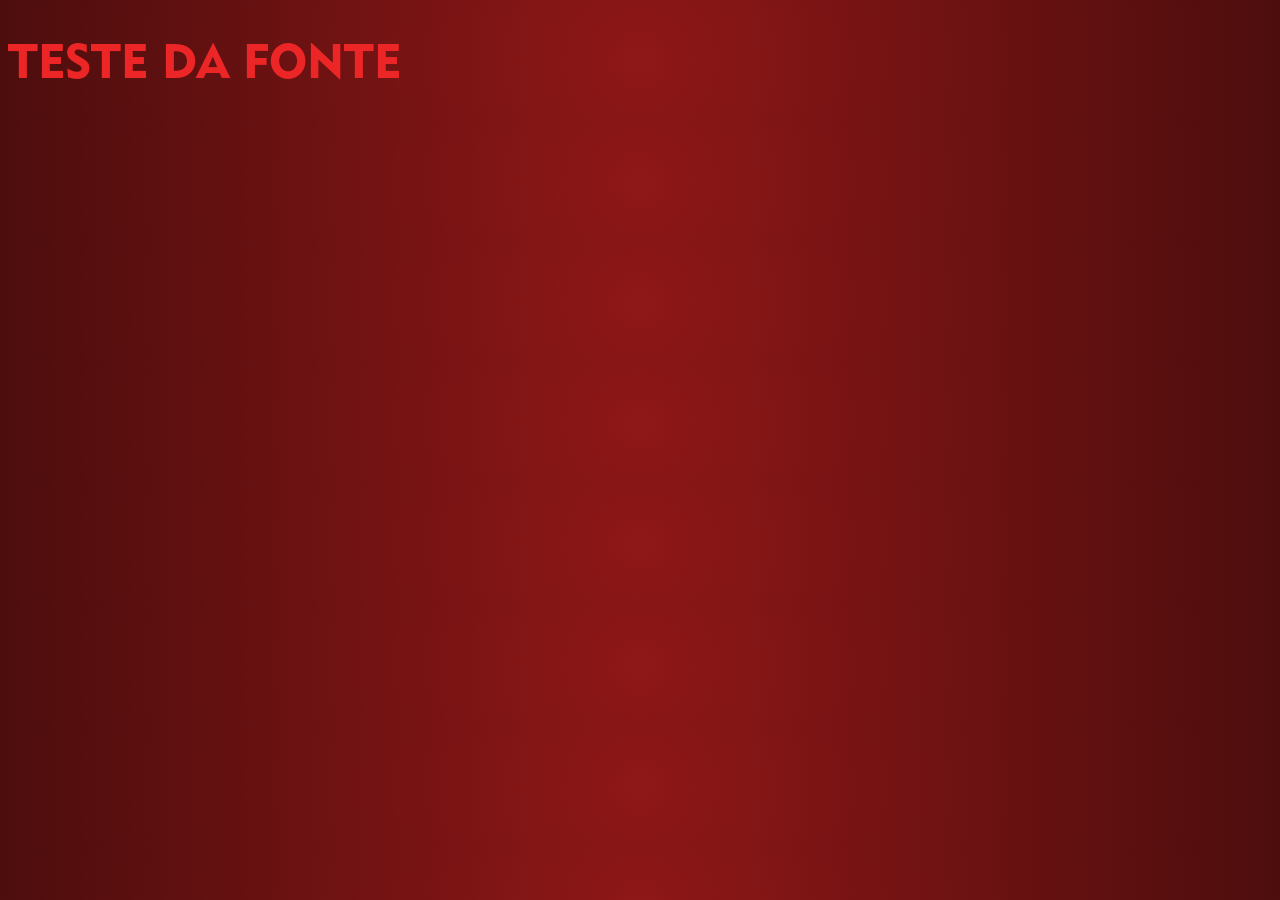
==== index.html @ 30e94393 "estrutura de pastas" ====
<!DOCTYPE html>
<html lang="pt-br">
<head>
    <meta charset="UTF-8">
    <meta name="viewport" content="width=device-width, initial-scale=1.0">
    <title>ICL Cursos e Preparatórios</title>
    <link rel="stylesheet" href="assets/css/style.css">
</head>
<body class="teste">
    <h1 class="titulo">TESTE DA FONTE</h1>
</body>
</html>
---- assets/css/style.css ----
:root{
    --v1-color: #EC2626;
    --v2-color: #8F1717;
    --v3-color: #861515;
    --v4-color: #641010;
    --v5-color: #420B0B;
    --p1-color: #000000;
    --p2-color: #1E1E1E;
    --p3-color: #3D3D3D;
    --body-color: #FFF7F6;
    --font-inter: 'Inter', sans-serif;  
    --font-g405: 'Geometric415', sans-serif;
    --font-poppins: 'Poppins', sans-serif;
    --border-radiusL: 8px;
    --border-radiusM: 10px;
    --gradient-diamond: radial-gradient(circle at center, #8F1717 0%, #4D0D0D 100%);
}

@font-face {
  font-family: "Geometric415";
  src: url("../fonts/Geometric 415 Black.ttf") format("truetype");
  font-weight: 900;
  font-style: normal;
}

@font-face {
  font-family: "Geometric415";
  src: url("../fonts/Geometric 415 Medium.ttf") format("truetype");
  font-weight: 500;
  font-style: normal;
}
@font-face {
  font-family: "Geometric415";
  src: url("../fonts/Geometric 415 W03 Blk lt.ttf") format("truetype");
  font-weight: 700;
  font-style: normal;
}

@font-face {
  font-family: "Geometric415";
  src: url("../fonts/Geometric 415 W03 Lite lt.ttf") format("truetype");
  font-weight: 300;
  font-style: normal;
}

.titulo{
    font-family: var(--font-g405);
    font-weight: 900;
    font-size: 48px;
    color: var(--v1-color);
}

.teste{
    background: var(--gradient-diamond);
}
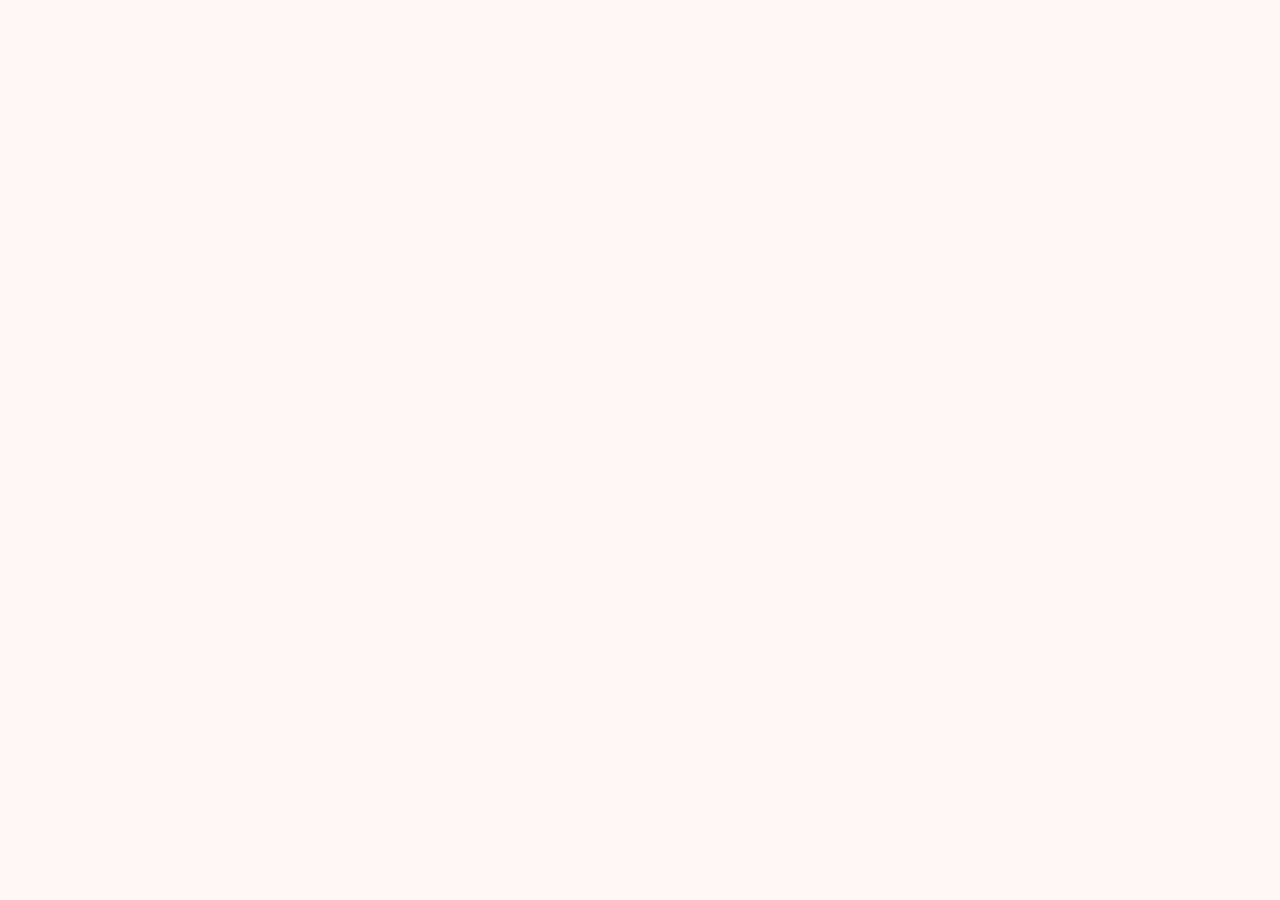
==== commit bc969b4a: "ajustes das configurações iniciais do projeto" ====
--- a/index.html
+++ b/index.html
@@ -4,9 +4,18 @@
     <meta charset="UTF-8">
     <meta name="viewport" content="width=device-width, initial-scale=1.0">
     <title>ICL Cursos e Preparatórios</title>
-    <link rel="stylesheet" href="assets/css/style.css">
+
+    <!-- CSS -->
+    <link rel="stylesheet" href="assets/css/base.css">
+
+    <!-- JS -->
+    <script src="assets/js/main.js" defer></script>
 </head>
-<body class="teste">
-    <h1 class="titulo">TESTE DA FONTE</h1>
+<body>
+    <header></header>
+
+    <main></main>
+
+    <footer></footer>
 </body>
 </html>
--- a/assets/css/base.css
+++ b/assets/css/base.css
@@ -0,0 +1,52 @@
+/* Import das Fontes */
+@font-face {
+  font-family: "Geometric415";
+  src: url("../fonts/Geometric 415 Black.ttf") format("truetype");
+  font-weight: 900;
+  font-style: normal;
+}
+
+@font-face {
+  font-family: "Geometric415";
+  src: url("../fonts/Geometric 415 Medium.ttf") format("truetype");
+  font-weight: 500;
+  font-style: normal;
+}
+
+@font-face {
+  font-family: "Geometric415";
+  src: url("../fonts/Geometric 415 W03 Blk lt.ttf") format("truetype");
+  font-weight: 700;
+  font-style: normal;
+}
+
+@font-face {
+  font-family: "Geometric415";
+  src: url("../fonts/Geometric 415 W03 Lite lt.ttf") format("truetype");
+  font-weight: 300;
+  font-style: normal;
+}
+
+/* Variáveis Globais */
+:root{
+    --v1-color: #EC2626;
+    --v2-color: #8F1717;
+    --v3-color: #861515;
+    --v4-color: #641010;
+    --v5-color: #420B0B;
+    --p1-color: #000000;
+    --p2-color: #1E1E1E;
+    --p3-color: #3D3D3D;
+    --body-color: #FFF7F6;
+    --font-inter: 'Inter', sans-serif;  
+    --font-g405: 'Geometric415', sans-serif;
+    --font-poppins: 'Poppins', sans-serif;
+    --border-radiusL: 8px;
+    --border-radiusM: 10px;
+    --gradient-diamond: radial-gradient(circle at center, #8F1717 0%, #4D0D0D 100%);
+    --gradient-escuro: linear-gradient(45deg, #1E1E1E, #5E5E5E);
+}
+
+body{
+  background-color: var(--body-color);
+}
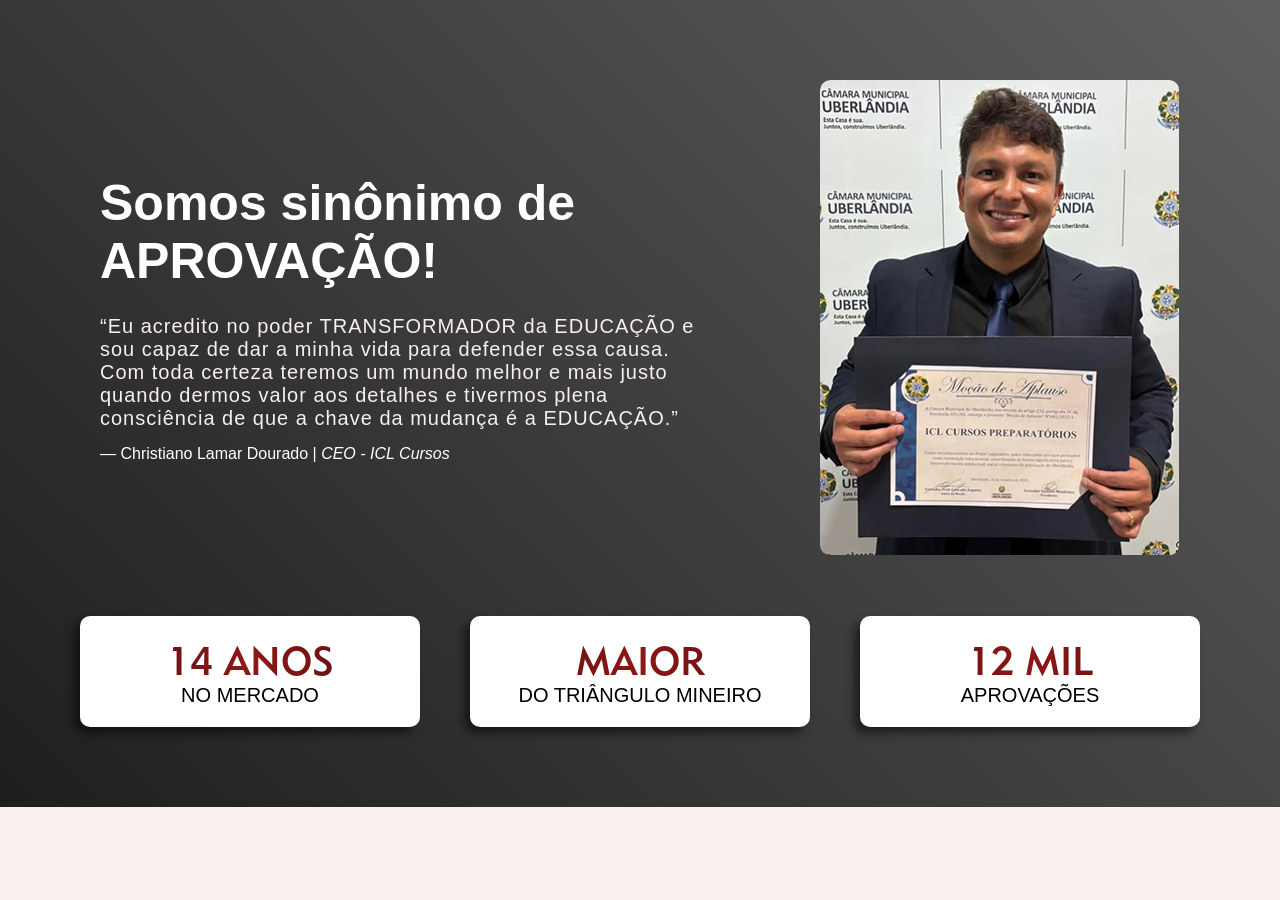
==== commit a4b7f5db: "feat(sinonimos-aprovacao): Adição da section Sinônimos de Aprovaçoes" ====
--- a/index.html
+++ b/index.html
@@ -7,6 +7,7 @@
 
     <!-- CSS -->
     <link rel="stylesheet" href="assets/css/base.css">
+    <link rel="stylesheet" href="assets/css/sinonimosAprovacao.css">
 
     <!-- JS -->
     <script src="assets/js/main.js" defer></script>
@@ -14,7 +15,51 @@
 <body>
     <header></header>
 
-    <main></main>
+    <main>
+        <!-- Section - Sinônimos de Aprovação -->
+        <section id="sinonimosAprovacao">
+            <!-- Citação + Imagem -->
+            <div id="centro">
+                <!-- Texto + Imagem -->
+                <div id="sinonimosAprovacao-texto">
+                    <h1>Somos sinônimo de APROVAÇÃO!</h1>
+    
+                    <!-- Citação de Christiano -->
+                    <figure>
+                        <blockquote>
+                            <p>“Eu acredito no poder TRANSFORMADOR da EDUCAÇÃO e sou capaz de dar a minha vida para defender essa causa. Com toda certeza teremos um mundo melhor e mais justo quando dermos valor aos detalhes e tivermos plena consciência de que a chave da mudança é a EDUCAÇÃO.”</p>
+                        </blockquote=>
+                        <figcaption>
+                            — Christiano Lamar Dourado | <cite>CEO - ICL Cursos</cite>
+                        </figcaption>
+                    </figure>
+                </div>
+    
+                <img src="assets/img/christianoCertificado.png" alt="Christiano segurnado o certificado">
+            </div>
+
+            <!-- Cards -->
+            <div id="sinonimosAprovacao-cards">
+                <!-- Card 1 -->
+                <dl class="sinonimosAprovacao-card">
+                    <dt>14 ANOS</dt>
+                    <dd>NO MERCADO</dd>
+                </dl>
+
+                <!-- Card 2 -->
+                <dl class="sinonimosAprovacao-card">
+                    <dt>MAIOR</dt>
+                    <dd>DO TRIÂNGULO MINEIRO</dd>
+                </dl>
+
+                <!-- Card 3 -->
+                <dl class="sinonimosAprovacao-card">
+                    <dt>12 MIL</dt>
+                    <dd>APROVAÇÕES</dd>
+                </dl>
+            </div>
+        </section>
+    </main>
 
     <footer></footer>
 </body>
--- a/assets/css/base.css
+++ b/assets/css/base.css
@@ -27,6 +27,12 @@
   font-style: normal;
 }
 
+*{
+  margin: 0;
+  padding: 0;
+  box-sizing: border-box;
+}
+
 /* Variáveis Globais */
 :root{
     --v1-color: #EC2626;
@@ -37,9 +43,10 @@
     --p1-color: #000000;
     --p2-color: #1E1E1E;
     --p3-color: #3D3D3D;
-    --body-color: #FFF7F6;
+    --b1-color: #fff;
+    --b2-color: #F9EFEF;
     --font-inter: 'Inter', sans-serif;  
-    --font-g405: 'Geometric415', sans-serif;
+    --font-geometric415: 'Geometric415', sans-serif;
     --font-poppins: 'Poppins', sans-serif;
     --border-radiusL: 8px;
     --border-radiusM: 10px;
@@ -48,5 +55,5 @@
 }
 
 body{
-  background-color: var(--body-color);
+  background-color: var(--b2-color);
 }
--- a/assets/css/sinonimosAprovacao.css
+++ b/assets/css/sinonimosAprovacao.css
@@ -0,0 +1,87 @@
+section#sinonimosAprovacao{
+    padding: 80px;
+    color: var(--b1-color);
+    background: var(--gradient-escuro);
+}
+
+/* Citação + Imagem */
+div#centro{
+    display: flex;
+    justify-content: center;
+    align-items: center;
+    gap: 120px;
+    margin-bottom: 60px;
+}
+
+div#sinonimosAprovacao-texto{
+    max-width: 600px;
+}
+
+div#sinonimosAprovacao-texto h1{
+    font-family: var(--font-geometric415);
+    font-size: 50px;
+    margin-bottom: 25px;
+}
+
+div#sinonimosAprovacao-texto p{
+    font-family: var(--font-poppins);
+    font-size: 20px;
+    letter-spacing: 1px;
+    color: var(--b2-color);
+    margin-bottom: 15px;
+}
+
+div#sinonimosAprovacao-texto figcaption{
+    font-family: var(--font-poppins);
+    font-weight: 500;
+}
+
+div#centro > img{
+    border-radius: 10px;
+    transition: .3s ease;
+}
+
+div#centro > img:hover{
+    box-shadow: -6px 6px 8px 0px rgba(179, 178, 178, 0.5);
+}
+
+/* Cards */
+div#sinonimosAprovacao-cards{
+    width: 100%;
+    display: flex;
+    justify-content: center;
+    gap: 50px;
+}
+
+dl.sinonimosAprovacao-card{
+    width: 340px;
+    border-radius: 10px;
+    padding: 20px 0;
+    text-align: center;
+    background-color: var(--b1-color);
+    box-shadow: -6px 6px 8px 0px rgba(0,0,0,0.5);
+    transition: .3s ease;
+}
+
+dl.sinonimosAprovacao-card:hover{
+    transform: translateY(10px);
+    box-shadow: -6px 6px 8px 0px rgba(140, 10, 10, 0.5);
+}
+
+dl.sinonimosAprovacao-card dt{
+    font-family: var(--font-geometric415);
+    font-size: 40px;
+
+    /* Colocando degradê no texto */
+    background-image: var(--gradient-diamond);
+    background-clip: text;
+    -webkit-background-clip: text;
+    -webkit-text-fill-color: transparent;
+    color: black; /* Fallback para navegadores antigos */
+}
+
+dl.sinonimosAprovacao-card dd{
+    font-family: var(--font-poppins);
+    font-size: 20px;
+    color: var(--p1-color);
+}
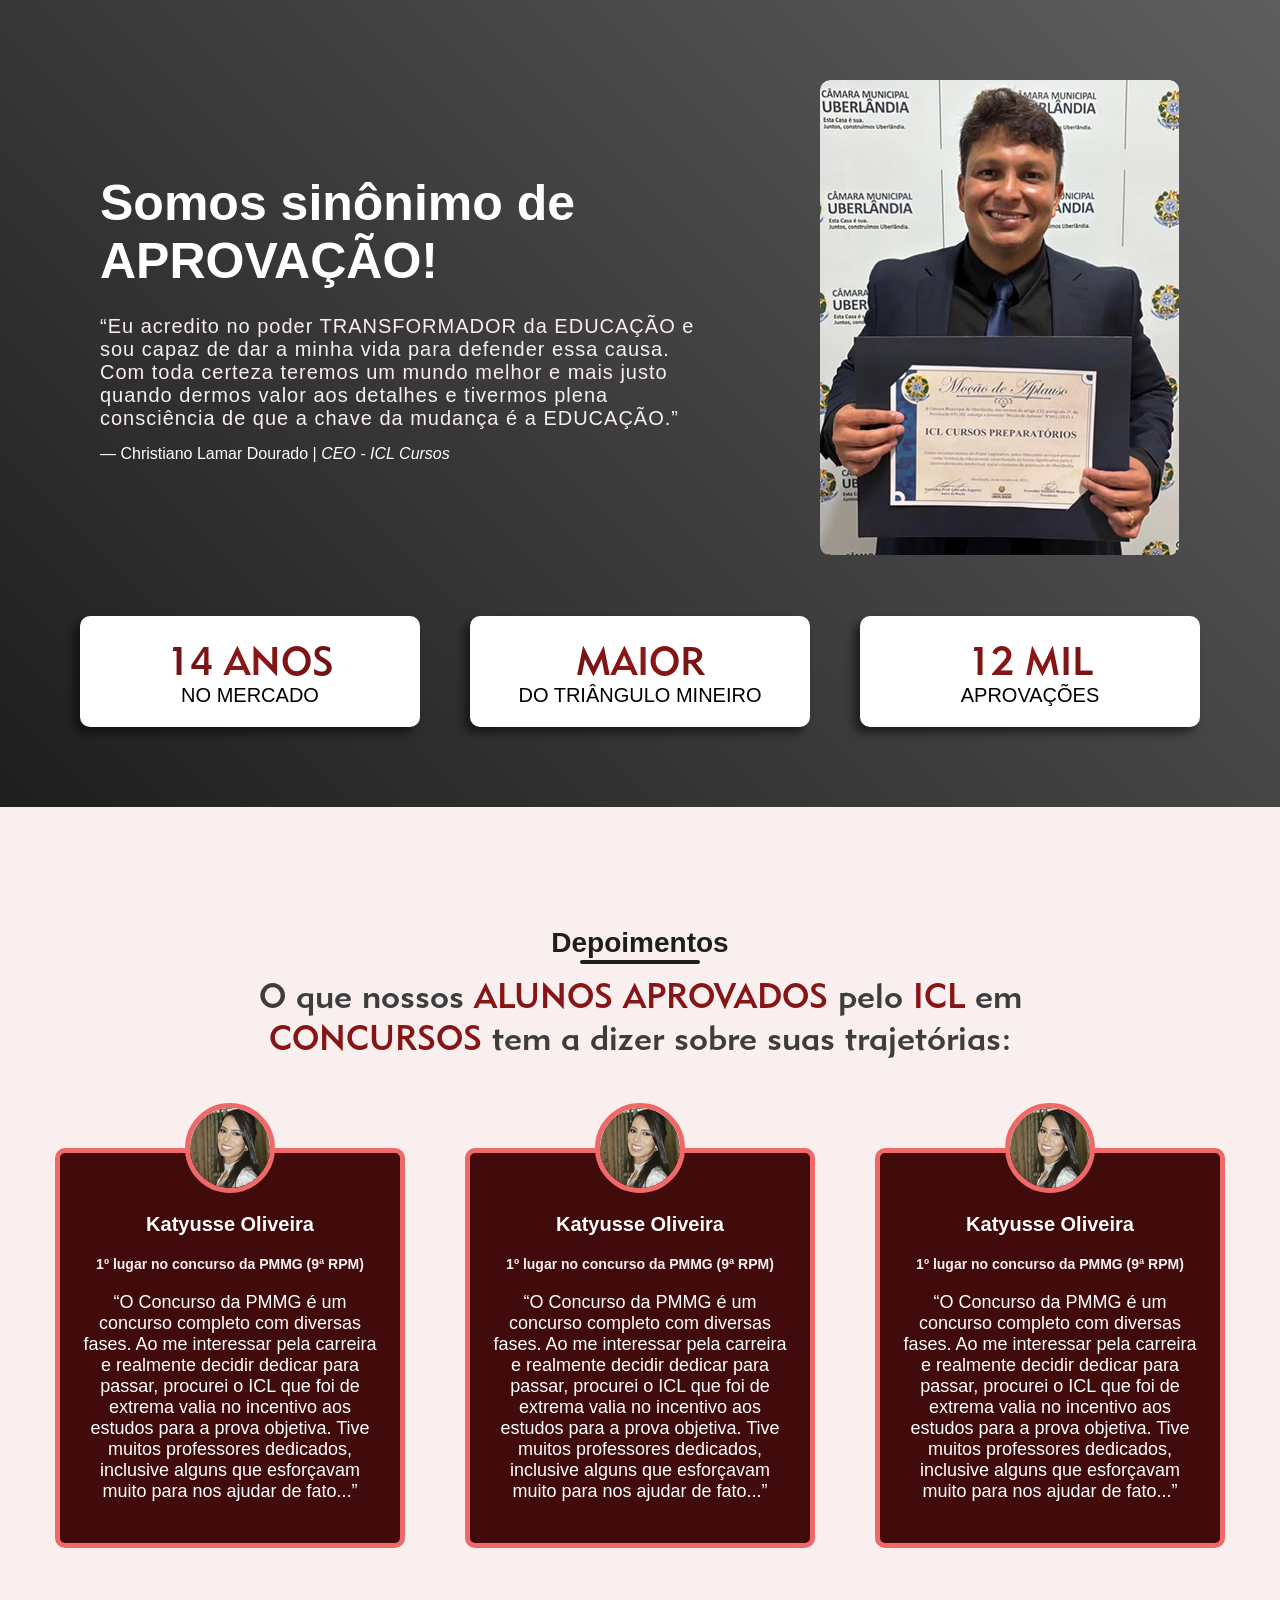
==== commit 64f4f35c: "feat(section-depoimentos) - Adição da cor rosa no root no css base; - Correção da identação no root " ====
--- a/index.html
+++ b/index.html
@@ -8,6 +8,7 @@
     <!-- CSS -->
     <link rel="stylesheet" href="assets/css/base.css">
     <link rel="stylesheet" href="assets/css/sinonimosAprovacao.css">
+    <link rel="stylesheet" href="assets/css/depoimentos.css">
 
     <!-- JS -->
     <script src="assets/js/main.js" defer></script>
@@ -59,6 +60,51 @@
                 </dl>
             </div>
         </section>
+
+        <!-- Section - Depoimentos -->
+        <section id="depoimentos">
+            <!-- Título + Subtítulo -->
+            <div id="depoimentos-tituloSubtiulo">
+                <h1>Depoimentos</h1>
+    
+                <p>O que nossos <span class="depoimentosSpan">ALUNOS APROVADOS</span> pelo <span class="depoimentosSpan">ICL</span> em <span class="depoimentosSpan">CONCURSOS</span> tem a dizer sobre suas trajetórias:</p>
+            </div>
+
+            <!-- Depoimentos -->
+            <div id="depomentosCardContainer">
+
+                <!-- Depoimento - Card 1 -->
+                <div class="depoimentoCard">
+                    <img src="assets/img/depoimentoFoto.png" alt="Foto de Katyusse Oliveira">
+    
+                    <h2>Katyusse Oliveira</h2>
+    
+                    <h3>1º lugar no concurso da PMMG (9ª RPM)</h3>
+    
+                    <p>“O Concurso da PMMG é um concurso completo com diversas fases. Ao me interessar pela carreira e realmente decidir dedicar para passar, procurei o ICL que foi de extrema valia no incentivo aos estudos para a prova objetiva. Tive muitos professores dedicados, inclusive alguns que esforçavam muito para nos ajudar de fato...”</p>
+                </div>
+                <!-- Depoimento - Card 2 -->
+                <div class="depoimentoCard">
+                    <img src="assets/img/depoimentoFoto.png" alt="Foto de Katyusse Oliveira">
+    
+                    <h2>Katyusse Oliveira</h2>
+    
+                    <h3>1º lugar no concurso da PMMG (9ª RPM)</h3>
+    
+                    <p>“O Concurso da PMMG é um concurso completo com diversas fases. Ao me interessar pela carreira e realmente decidir dedicar para passar, procurei o ICL que foi de extrema valia no incentivo aos estudos para a prova objetiva. Tive muitos professores dedicados, inclusive alguns que esforçavam muito para nos ajudar de fato...”</p>
+                </div>
+                <!-- Depoimento - Card 3 -->
+                <div class="depoimentoCard">
+                    <img src="assets/img/depoimentoFoto.png" alt="Foto de Katyusse Oliveira">
+    
+                    <h2>Katyusse Oliveira</h2>
+    
+                    <h3>1º lugar no concurso da PMMG (9ª RPM)</h3>
+    
+                    <p>“O Concurso da PMMG é um concurso completo com diversas fases. Ao me interessar pela carreira e realmente decidir dedicar para passar, procurei o ICL que foi de extrema valia no incentivo aos estudos para a prova objetiva. Tive muitos professores dedicados, inclusive alguns que esforçavam muito para nos ajudar de fato...”</p>
+                </div>
+            </div>
+        </section>
     </main>
 
     <footer></footer>
--- a/assets/css/base.css
+++ b/assets/css/base.css
@@ -35,25 +35,33 @@
 
 /* Variáveis Globais */
 :root{
-    --v1-color: #EC2626;
-    --v2-color: #8F1717;
-    --v3-color: #861515;
-    --v4-color: #641010;
-    --v5-color: #420B0B;
-    --p1-color: #000000;
-    --p2-color: #1E1E1E;
-    --p3-color: #3D3D3D;
-    --b1-color: #fff;
-    --b2-color: #F9EFEF;
-    --font-inter: 'Inter', sans-serif;  
-    --font-geometric415: 'Geometric415', sans-serif;
-    --font-poppins: 'Poppins', sans-serif;
-    --border-radiusL: 8px;
-    --border-radiusM: 10px;
-    --gradient-diamond: radial-gradient(circle at center, #8F1717 0%, #4D0D0D 100%);
-    --gradient-escuro: linear-gradient(45deg, #1E1E1E, #5E5E5E);
+  --r1-color: #EF6969;
+  --v1-color: #EC2626;
+  --v2-color: #8F1717;
+  --v3-color: #861515;
+  --v4-color: #641010;
+  --v5-color: #420B0B;
+  --p1-color: #000000;
+  --p2-color: #1E1E1E;
+  --p3-color: #3D3D3D;
+  --b1-color: #fff;
+  --b2-color: #F9EFEF;
+  --font-inter: 'Inter', sans-serif;  
+  --font-geometric415: 'Geometric415', sans-serif;
+  --font-poppins: 'Poppins', sans-serif;
+  --border-radiusL: 8px;
+  --border-radiusM: 10px;
+  --gradient-diamond: radial-gradient(circle at center, #8F1717 0%, #4D0D0D 100%);
+  --gradient-escuro: linear-gradient(45deg, #1E1E1E, #5E5E5E);
 }
 
 body{
   background-color: var(--b2-color);
+}
+
+main{
+  padding: 0 0 150px 0;
+  display: flex;
+  flex-direction: column;
+  gap: 120px;
 }
--- a/assets/css/sinonimosAprovacao.css
+++ b/assets/css/sinonimosAprovacao.css
@@ -84,4 +84,169 @@
     font-family: var(--font-poppins);
     font-size: 20px;
     color: var(--p1-color);
+}
+
+
+
+/* ===== MEDIA QUERY ===== */
+/* Telas com 850px - 1100px */
+@media screen and (min-width: 850px) and (max-width: 1100px){
+    section#sinonimosAprovacao{
+        padding: 50px;
+    }
+
+    /* Citação + Imagem */
+    div#centro{
+        gap: 40px;
+    }
+
+    div#sinonimosAprovacao-texto h1{
+        font-size: 45px;
+    }
+
+    div#centro > img{
+        width: 300px;
+    }
+
+    /* Cards */
+    dl.sinonimosAprovacao-card dt{
+        font-size: 35px;
+    }
+
+    dl.sinonimosAprovacao-card dd{
+        font-size: 15px;
+    }
+}
+
+/* Telas com 660px - 849px */
+@media screen and (min-width: 660px) and (max-width: 849px){
+    section#sinonimosAprovacao{
+        padding: 50px;
+    }
+
+    /* Citação + Imagem */
+    div#centro{
+        gap: 40px;
+    }
+
+    div#sinonimosAprovacao-texto h1{
+        font-size: 38px;
+    }
+
+    div#sinonimosAprovacao-texto p{
+        font-size: 15px;
+    }
+
+    figcaption{
+        font-size: 12px;
+    }
+
+    div#centro > img{
+        width: 250px;
+    }
+
+    /* Cards */
+    div#sinonimosAprovacao-cards{
+        gap: 20px;
+    }
+
+    dl.sinonimosAprovacao-card dt{
+        font-size: 30px;
+    }
+
+    dl.sinonimosAprovacao-card dd{
+        font-size: 12px;
+    }
+}
+
+/* Telas com 520px - 669px */
+@media screen and (min-width: 520px) and (max-width: 669px){
+    section#sinonimosAprovacao{
+        padding: 50px;
+    }
+
+    /* Citação + Imagem */
+    div#centro{
+        flex-direction: column;
+        gap: 40px;
+    }
+
+    div#sinonimosAprovacao-texto h1{
+        font-size: 38px;
+    }
+
+    div#sinonimosAprovacao-texto p{
+        font-size: 15px;
+        text-align: justify;
+    }
+
+    figcaption{
+        font-size: 12px;
+    }
+
+    div#centro > img{
+        width: 220px;
+    }
+
+    /* Cards */
+    div#sinonimosAprovacao-cards{
+        flex-wrap: wrap;
+        gap: 20px;
+    }
+
+    dl.sinonimosAprovacao-card{
+        width: 200px;
+    }
+
+    dl.sinonimosAprovacao-card dt{
+        font-size: 30px;
+    }
+
+    dl.sinonimosAprovacao-card dd{
+        font-size: 12px;
+    }
+}
+
+/* Telas com ...px - 519px */
+@media screen and (max-width: 519px){
+    section#sinonimosAprovacao{
+        padding: 25px;
+    }
+
+    /* Citação + Imagem */
+    div#centro{
+        flex-direction: column;
+        gap: 40px;
+    }
+
+    div#sinonimosAprovacao-texto h1{
+        font-size: 30px;
+    }
+
+    div#sinonimosAprovacao-texto p{
+        font-size: 14px;
+        text-align: justify;
+    }
+
+    figcaption{
+        font-size: 12px;
+    }
+
+    div#centro > img{
+        width: 220px;
+    }
+
+    /* Cards */
+    div#sinonimosAprovacao-cards{
+        flex-wrap: wrap;
+        gap: 20px;
+    }
+
+    dl.sinonimosAprovacao-card dt{
+        font-size: 30px;
+    }
+
+    dl.sinonimosAprovacao-card dd{
+        font-size: 12px;
+    }
 }
--- a/assets/css/depoimentos.css
+++ b/assets/css/depoimentos.css
@@ -0,0 +1,87 @@
+section#depoimentos{
+    padding: 0 50px;
+    display: flex;
+    flex-direction: column;
+    align-items: center;
+    gap: 90px;
+}
+
+
+/* Título + Subtítulo */
+div#depoimentos-tituloSubtiulo{
+    max-width: 815px;
+    text-align: center;
+}
+
+div#depoimentos-tituloSubtiulo > h1 {
+    margin: 0 auto 15px;
+    width: fit-content;
+    position: relative;
+    font-size: 28px;
+    font-family: var(--font-geometric415);
+    color: var(--p2-color);
+}
+
+div#depoimentos-tituloSubtiulo > h1::after{
+    content: "";
+    height: 4px;
+    width: 120px;
+    position: absolute;
+    bottom: -5px;
+    left: 50%;
+    transform: translateX(-50%);
+    border-radius: 5px;
+    background-color: var(--p2-color);
+}
+
+div#depoimentos-tituloSubtiulo > p{
+    font-size: 35px;
+    font-family: var(--font-geometric415);
+    color: var(--p3-color);;
+}
+
+div#depoimentos-tituloSubtiulo span.depoimentosSpan{
+    color: var(--v3-color);
+}
+
+
+/* Depoimentos */
+div#depomentosCardContainer{
+    display: flex;
+    gap: 60px;
+}
+
+div.depoimentoCard{
+    position: relative;
+    width: 350px;
+    height: 400px;
+    padding: 60px 20px 0;
+    text-align: center;
+    font-family: var(--font-geometric415);
+    border: 5px solid var(--r1-color);
+    border-radius: 10px;
+    color: var(--b1-color);
+    background-color: var(--v5-color);
+}
+
+div.depoimentoCard img{
+    position: absolute;
+    top: -50px;
+    left: 50%; 
+    transform: translateX(-50%);
+    border: 5px solid var(--r1-color);
+    border-radius: 50%;
+}
+
+div.depoimentoCard h2{ font-size: 20px; }
+
+div.depoimentoCard h3{
+    margin: 20px 0;
+    font-size: 14px;
+    color: var(--b2-color);
+}
+
+div.depoimentoCard p{
+    font-size: 18px;
+    font-weight: lighter;   
+}
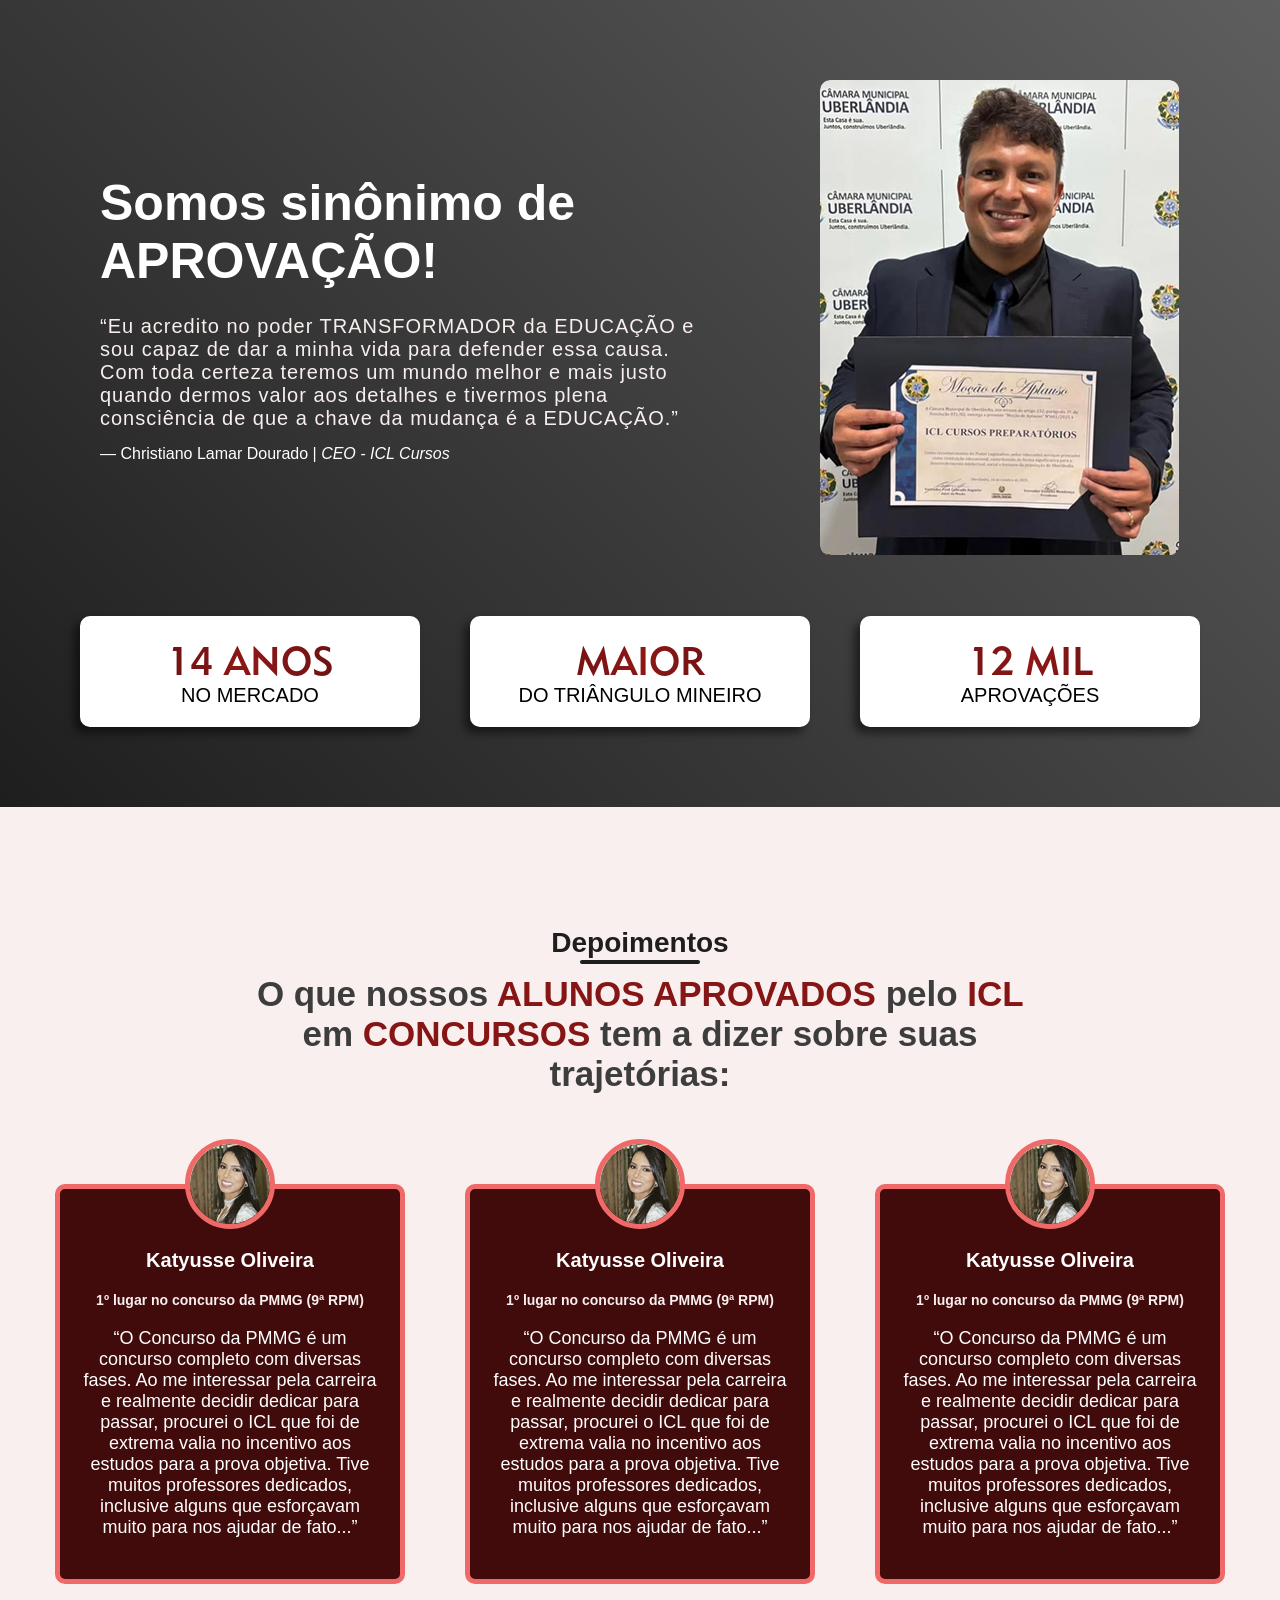
==== commit 93cd39c2: "style(section-depoimentos): Adição da responsividade" ====
--- a/index.html
+++ b/index.html
@@ -63,14 +63,14 @@
 
         <!-- Section - Depoimentos -->
         <section id="depoimentos">
-            <!-- Título + Subtítulo -->
+            <!-- Depoimentos - Título + Subtítulo -->
             <div id="depoimentos-tituloSubtiulo">
                 <h1>Depoimentos</h1>
     
                 <p>O que nossos <span class="depoimentosSpan">ALUNOS APROVADOS</span> pelo <span class="depoimentosSpan">ICL</span> em <span class="depoimentosSpan">CONCURSOS</span> tem a dizer sobre suas trajetórias:</p>
             </div>
 
-            <!-- Depoimentos -->
+            <!-- Depoimentos - Cards -->
             <div id="depomentosCardContainer">
 
                 <!-- Depoimento - Card 1 -->
--- a/assets/css/depoimentos.css
+++ b/assets/css/depoimentos.css
@@ -1,3 +1,4 @@
+/* Section - Depoimentos */ 
 section#depoimentos{
     padding: 0 50px;
     display: flex;
@@ -7,7 +8,7 @@
 }
 
 
-/* Título + Subtítulo */
+/* Depoimentos - Título + Subtítulo */
 div#depoimentos-tituloSubtiulo{
     max-width: 815px;
     text-align: center;
@@ -37,7 +38,8 @@
 div#depoimentos-tituloSubtiulo > p{
     font-size: 35px;
     font-family: var(--font-geometric415);
-    color: var(--p3-color);;
+    color: var(--p3-color);
+    font-weight: bold;
 }
 
 div#depoimentos-tituloSubtiulo span.depoimentosSpan{
@@ -45,7 +47,7 @@
 }
 
 
-/* Depoimentos */
+/* Depoimentos - Cards */
 div#depomentosCardContainer{
     display: flex;
     gap: 60px;
@@ -83,5 +85,87 @@
 
 div.depoimentoCard p{
     font-size: 18px;
-    font-weight: lighter;   
+    font-weight: lighter;  
+}
+
+
+
+/* ===== MEDIA QUERY ===== */
+/* Telas com ...px - 1250px */
+@media screen and (max-width: 1250px){
+    /* Depoimentos - Cards */
+    div#depomentosCardContainer{
+        flex-wrap: wrap;
+        justify-content: center;
+    }
+}
+
+/* Telas com 500px - 665px */
+@media screen and (min-width: 500px) and (max-width: 665px){
+    /* Section - Depoimentos */ 
+    section#depoimentos{
+        padding: 0 35px;
+        gap: 70px;
+    }
+
+
+    /* Depoimentos - Título + Subtítulo */
+    div#depoimentos-tituloSubtiulo > h1 {
+        font-size: 25px;
+    }
+
+    div#depoimentos-tituloSubtiulo > h1::after{
+        width: 110px;
+    }
+
+    div#depoimentos-tituloSubtiulo > p{
+        font-size: 28px;
+    }
+
+
+    /* Depoimentos - Cards */
+    div.depoimentoCard{
+        width: 80%;
+        height: fit-content;
+        padding: 60px 20px 40px;
+    }
+}
+
+/* Telas com ...px - 650px */
+@media screen and (max-width: 499px){
+    /* Section - Depoimentos */ 
+    section#depoimentos{
+        padding: 0 25px;
+        gap: 70px;
+    }
+
+
+    /* Depoimentos - Título + Subtítulo */
+    div#depoimentos-tituloSubtiulo > h1 {
+        font-size: 20px;
+    }
+
+    div#depoimentos-tituloSubtiulo > h1::after{
+        width: 90px;
+    }
+
+    div#depoimentos-tituloSubtiulo > p{
+        font-size: 24px;
+    }
+
+    /* Depoimentos - Cards */
+    div.depoimentoCard{
+        width: 100%;
+        height: fit-content;
+        padding: 60px 20px 40px;
+    }
+
+    div.depoimentoCard h3{
+        font-size: 12px;
+    }
+
+    div.depoimentoCard p{
+        font-size: 16px;
+        font-weight: lighter;  
+    }
 }
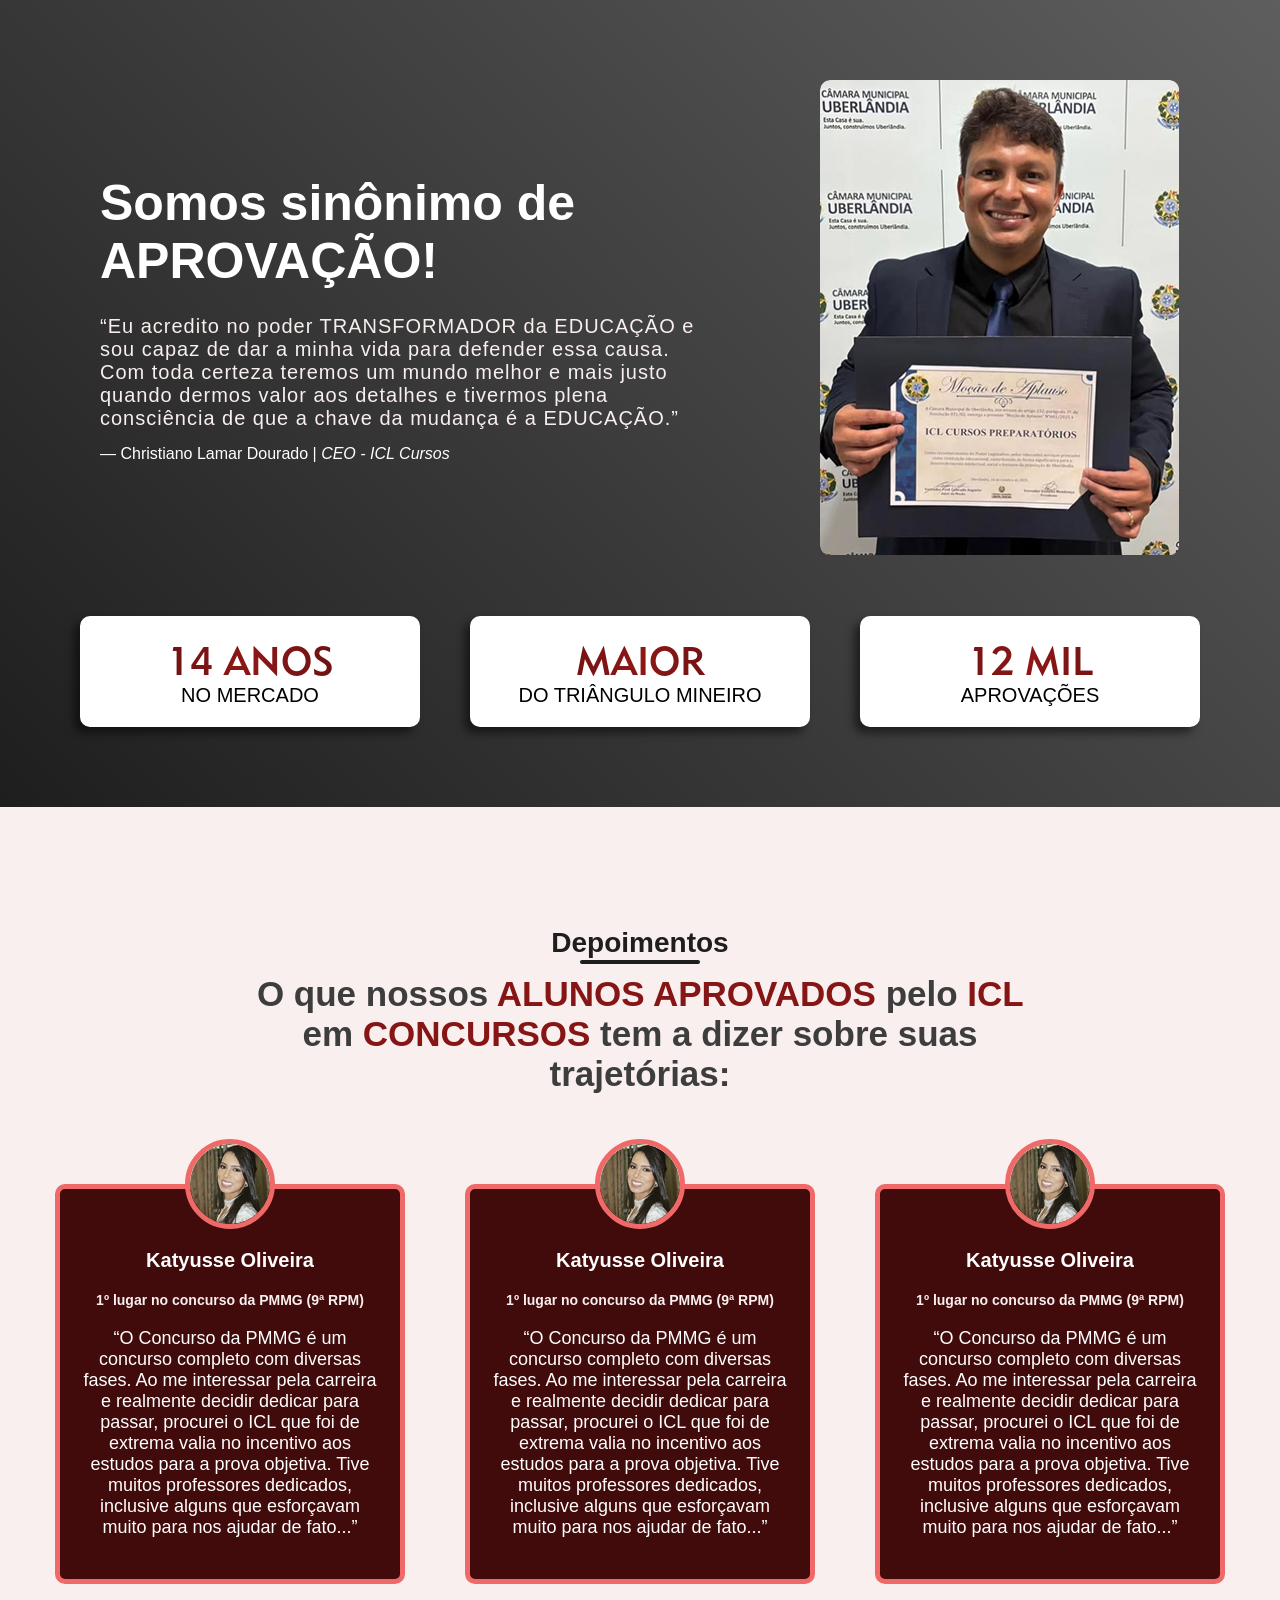
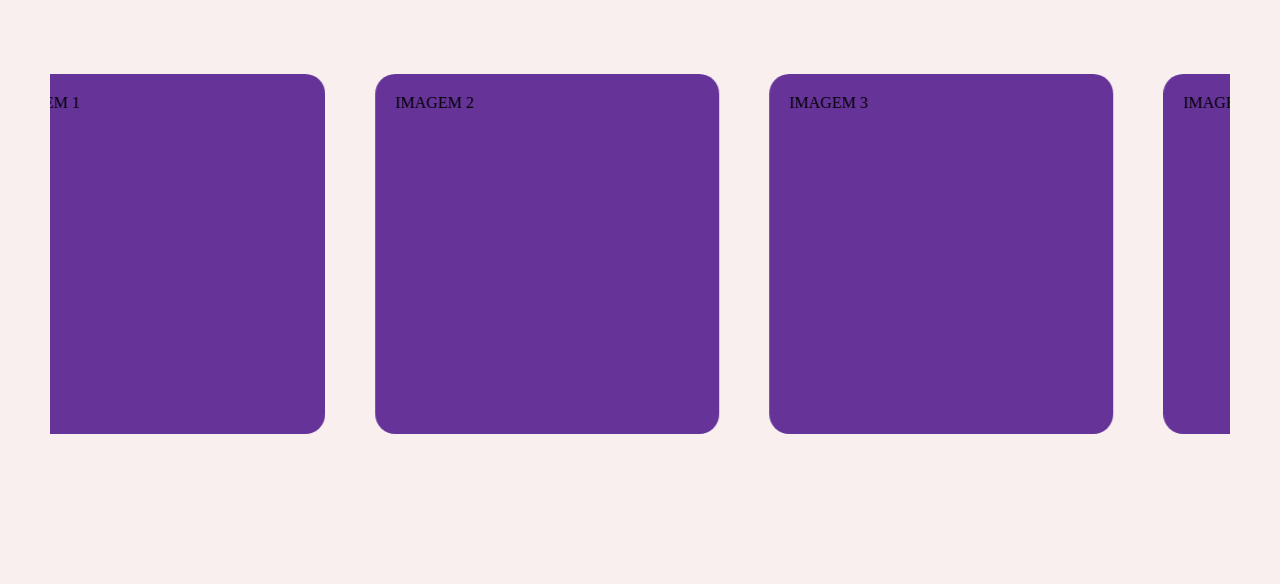
==== commit 2b3f976d: "feat(carrosselAlunos): Adição do carrossel infinito da section depoimentos OBS: Por enquanto está se" ====
--- a/index.html
+++ b/index.html
@@ -9,6 +9,7 @@
     <link rel="stylesheet" href="assets/css/base.css">
     <link rel="stylesheet" href="assets/css/sinonimosAprovacao.css">
     <link rel="stylesheet" href="assets/css/depoimentos.css">
+    <link rel="stylesheet" href="assets/css/carrosselAlunos.css">
 
     <!-- JS -->
     <script src="assets/js/main.js" defer></script>
@@ -104,6 +105,14 @@
                     <p>“O Concurso da PMMG é um concurso completo com diversas fases. Ao me interessar pela carreira e realmente decidir dedicar para passar, procurei o ICL que foi de extrema valia no incentivo aos estudos para a prova objetiva. Tive muitos professores dedicados, inclusive alguns que esforçavam muito para nos ajudar de fato...”</p>
                 </div>
             </div>
+
+            <!-- Depoimentos - Carrossel -->
+            <div id="carrosselContainer">
+                <div class="carrosselImagens">IMAGEM 1</div>
+                <div class="carrosselImagens">IMAGEM 2</div>
+                <div class="carrosselImagens">IMAGEM 3</div>
+                <div class="carrosselImagens">IMAGEM 4</div>
+            </div>
         </section>
     </main>
 
--- a/assets/css/carrosselAlunos.css
+++ b/assets/css/carrosselAlunos.css
@@ -0,0 +1,23 @@
+/* Depoimentos - Carrossel */
+div#carrosselContainer{
+    width: 100%;
+    height: 360px;
+    display: flex;
+    gap: 50px;
+    overflow: hidden; /* evita aparecer barra de scroll */
+}
+
+div#carrosselContainer::-webkit-scrollbar { 
+    display: none;
+}
+
+div.carrosselImagens{
+    width: 344px;
+    flex-shrink: 0;
+    border-radius: 20px;
+    will-change: transform; /* melhora performance da animação via JS */
+
+    /* TEMPORÁRIO */
+    padding: 20px;
+    background-color: rebeccapurple;
+}
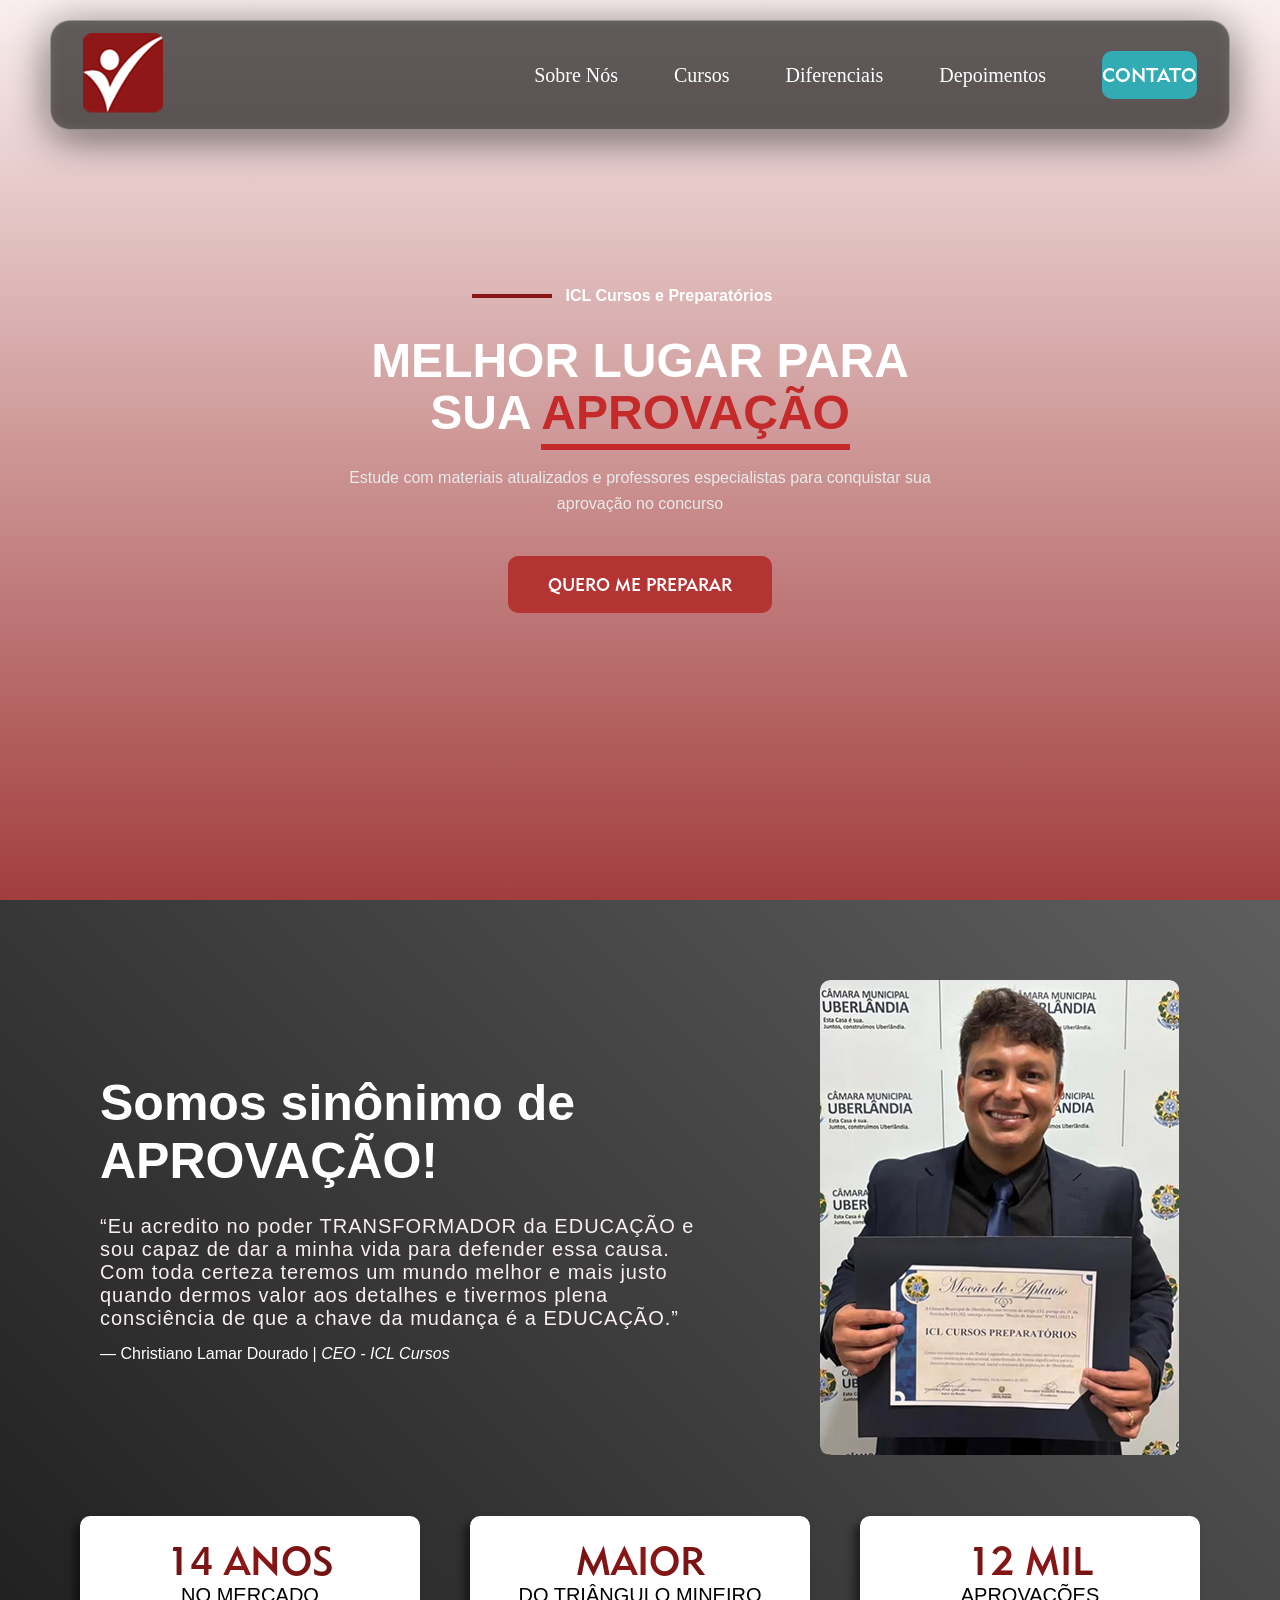
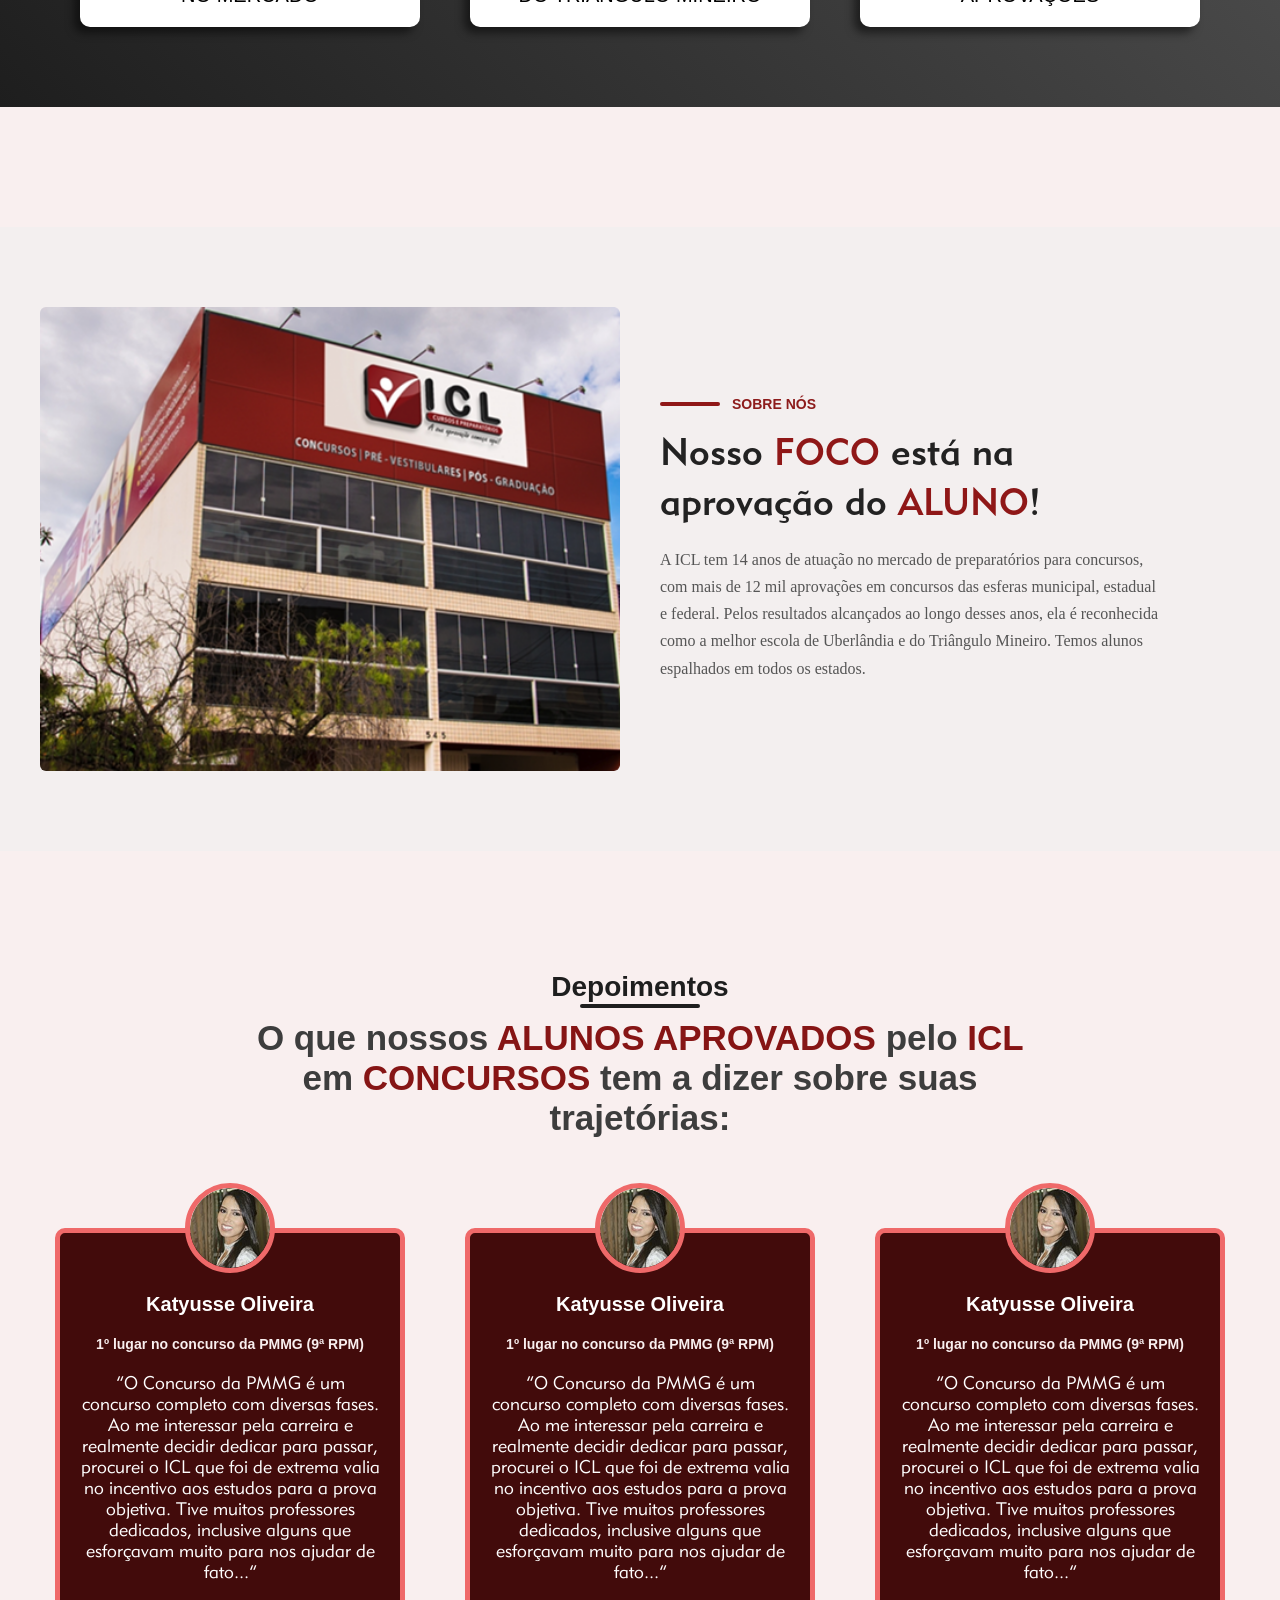
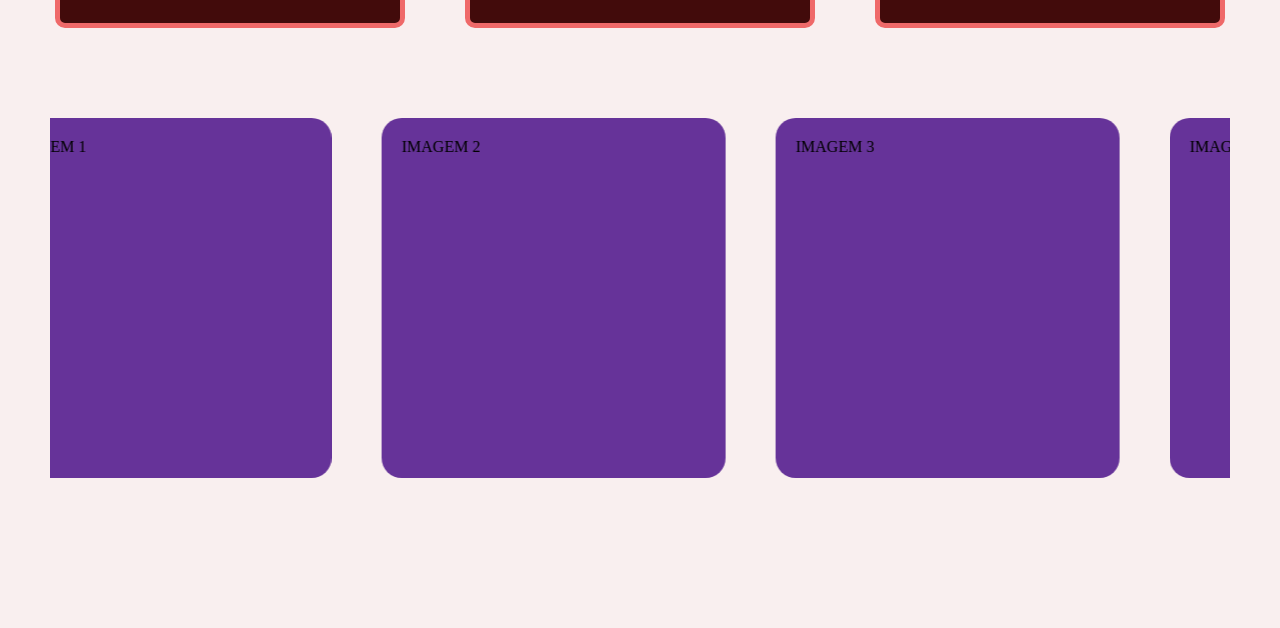
==== commit c8f1a93d: "feat: adicionou a base da seção hero + menu e sobre nós" ====
--- a/index.html
+++ b/index.html
@@ -10,12 +10,63 @@
     <link rel="stylesheet" href="assets/css/sinonimosAprovacao.css">
     <link rel="stylesheet" href="assets/css/depoimentos.css">
     <link rel="stylesheet" href="assets/css/carrosselAlunos.css">
+    <link rel="stylesheet" href="assets/css/sobre.css">
+    <link rel="stylesheet" href="assets/css/videomain.css">
+    <link rel="stylesheet" href="assets/css/menu.css">
 
     <!-- JS -->
     <script src="assets/js/main.js" defer></script>
+    <script src="assets/js/menuMobile.js"></script>
 </head>
 <body>
-    <header></header>
+    <section class="hero">
+
+  <div class="hero-overlay">
+
+    <div class="hero-small-title">
+      <span></span>
+      <p>ICL Cursos e Preparatórios</p>
+      <img src="assets/img/logo-icon.png" alt="">
+    </div>
+
+    <h1 class="hero-title">
+      MELHOR LUGAR PARA<br>
+      SUA <span>APROVAÇÃO</span>
+    </h1>
+
+    <p class="hero-text">
+      Estude com materiais atualizados e professores especialistas para
+      conquistar sua aprovação no concurso
+    </p>
+
+    <a href="#contato" class="hero-button">
+      QUERO ME PREPARAR
+    </a>
+
+  </div>
+
+</section>
+
+  <!-- Menu -->
+  <header class="menu-navbar">
+    <div class="menu-container">
+      <div class="menu-logo">
+        <a href="./">
+          <img id="menu-imagem-logo" src="assets/img/ICL-Logo.png" alt="Logo Sale Motors" />
+        </a>
+      </div>
+      <nav>
+        <button data-menu="button" class="menu-button" aria-expanded="false" aria-controls="menu">Menu</button>
+        <ul data-menu="list" id="menu" class="menu-list">
+          <li><a href="">Sobre Nós</a></li>
+          <li><a href="">Cursos</a></li>
+          <li><a href="">Diferenciais</a></li>
+          <li><a href="">Depoimentos</a></li>
+          <li><a href="#contato" class="menu-btn-contato">CONTATO</a></li>
+        </ul>
+      </nav>
+    </div>
+  </header>
 
     <main>
         <!-- Section - Sinônimos de Aprovação -->
@@ -62,6 +113,42 @@
             </div>
         </section>
 
+        <section class="sobre">
+  <div class="container">
+
+    <div class="sobre-grid">
+
+      <div class="sobre-img">
+        <img src="assets/img/image 25.png" alt="Prédio ICL">
+      </div>
+
+      <div class="sobre-content">
+
+        <div class="sobre-top">
+          <span class="linha"></span>
+          <p class="tag">SOBRE NÓS</p>
+        </div>
+
+        <h2>
+          Nosso <span class="destaque">FOCO</span> está na <br>
+          aprovação do <span class="destaque">ALUNO</span>!
+        </h2>
+
+        <p class="descricao">
+          A ICL tem 14 anos de atuação no mercado de preparatórios para concursos,
+          com mais de 12 mil aprovações em concursos das esferas municipal,
+          estadual e federal. Pelos resultados alcançados ao longo desses anos,
+          ela é reconhecida como a melhor escola de Uberlândia e do Triângulo
+          Mineiro. Temos alunos espalhados em todos os estados.
+        </p>
+
+      </div>
+
+    </div>
+
+  </div>
+</section>
+
         <!-- Section - Depoimentos -->
         <section id="depoimentos">
             <!-- Depoimentos - Título + Subtítulo -->
--- a/assets/css/base.css
+++ b/assets/css/base.css
@@ -27,6 +27,13 @@
   font-style: normal;
 }
 
+@font-face {
+  font-family: "Geometric415";
+  src: url("../fonts/Geometric\ 415\ W03\ Lite.ttf") format("truetype");
+  font-weight: 200;
+  font-style: normal;
+}
+
 *{
   margin: 0;
   padding: 0;
@@ -53,6 +60,7 @@
   --border-radiusM: 10px;
   --gradient-diamond: radial-gradient(circle at center, #8F1717 0%, #4D0D0D 100%);
   --gradient-escuro: linear-gradient(45deg, #1E1E1E, #5E5E5E);
+  --gradient-vermelho: linear-gradient(90deg, #8F1717, #641010);
 }
 
 body{
--- a/assets/css/sobre.css
+++ b/assets/css/sobre.css
@@ -0,0 +1,82 @@
+.sobre {
+  background: #f3efef;
+  padding: 80px 20px;
+}
+
+.container {
+  max-width: 1200px;
+  margin: auto;
+}
+
+.sobre-grid {
+  display: grid;
+  grid-template-columns: 1fr 1fr;
+  gap: 40px;
+  align-items: center;
+}
+
+.sobre-img img {
+  width: 100%;
+  border-radius: 6px;
+  display: block;
+}
+
+.sobre-top {
+  display: flex;
+  align-items: center;
+  gap: 12px;
+  margin-bottom: 15px;
+}
+
+.linha {
+  width: 60px;
+  height: 4px;
+  background: var(--v2-color);
+  display: block;
+  border-radius: 8px;
+}
+
+.tag {
+  font-size: 14px;
+  font-weight: 700;
+  color: #8d1c1c;
+  font-family: var(--font-geometric415);
+  font-style: normal;
+}
+
+.sobre-content h2 {
+  font-size: 38px;
+  line-height: 1.3;
+  margin-bottom: 20px;
+  font-weight: 400;
+  color: #222;
+  font-family: var(--font-geometric415);
+}
+
+.destaque {
+  color: var(--v2-color);
+  font-family: var(--font-geometric415);
+}
+
+.descricao {
+  font-size: 16px;
+  line-height: 1.7;
+  color: #555;
+  max-width: 500px;
+}
+
+@media (max-width: 900px) {
+
+  .sobre-grid {
+    grid-template-columns: 1fr;
+  }
+
+  .sobre-content h2 {
+    font-size: 28px;
+  }
+
+  .descricao {
+    max-width: 100%;
+  }
+
+}
--- a/assets/css/videomain.css
+++ b/assets/css/videomain.css
@@ -0,0 +1,128 @@
+.hero{
+  position: relative;
+  height: 100vh;
+  display: flex;
+  align-items: center;
+  justify-content: center;
+}
+
+.hero-overlay{
+  position: absolute;
+  inset: 0;
+  background: linear-gradient(to top, #8f1717d2, transparent);
+  display: flex;
+  flex-direction: column;
+  align-items: center;
+  justify-content: center;
+  text-align: center;
+
+  padding: 20px;
+  color: white;
+}
+
+
+.hero-small-title{
+  display: flex;
+  align-items: center;
+  gap: 14px;
+  margin-bottom: 30px;
+}
+
+.hero-small-title span{
+  width: 80px;
+  height: 4px;
+  background: #861515;
+}
+
+.hero-small-title p{
+  font-family: var(--font-inter);
+  font-size: 16px;
+  font-weight: bold;
+}
+
+.hero-small-title img{
+  width: 22px;
+}
+
+
+.hero-title{
+  font-size: 48px;
+  font-weight: 800;
+  line-height: 1.1;
+  margin-bottom: 25px;
+  font-family: var(--font-inter);
+}
+
+.hero-title span{
+  color: #c52a2a;
+  border-bottom: 6px solid #c52a2a;
+  padding-bottom: 5px;
+}
+
+
+.hero-text{
+  max-width: 650px;
+  font-size: 16px;
+  line-height: 1.6;
+  margin-bottom: 40px;
+  color: #eaeaea;
+  font-family: var(--font-inter);
+}
+
+.hero-button{
+  background: #B43333;
+  padding: 18px 40px;
+  border-radius: 10px;
+  font-size: 18px;
+  font-weight: 400;
+  color: white;
+  text-decoration: none;
+  transition: 0.3s;
+  font-family: var(--font-geometric415);
+}
+
+.hero-button:hover{
+  transform: translateY(-2px);
+  box-shadow: 0 8px 25px rgba(197,42,42,0.4);
+}
+
+@media (max-width:1024px){
+
+.hero-title{
+  font-size:56px;
+}
+
+}
+
+@media (max-width:768px){
+
+.hero-title{
+  font-size:42px;
+}
+
+.hero-text{
+  font-size:16px;
+}
+
+.hero-button{
+  padding:16px 32px;
+  font-size:16px;
+}
+
+.hero-small-title span{
+  width:50px;
+}
+
+}
+
+@media (max-width:480px){
+
+.hero-title{
+  font-size:34px;
+}
+
+.hero-text{
+  font-size:15px;
+}
+
+}
--- a/assets/css/menu.css
+++ b/assets/css/menu.css
@@ -0,0 +1,89 @@
+.menu-navbar {
+  position: fixed;
+  top: 0;
+  left: 0;
+  right: 0;
+  z-index: 9999;
+  margin: 20px 50px;
+  border-radius: 20px;
+  background: rgba(0, 0, 0, 0.616);
+  backdrop-filter: blur(14px);
+  -webkit-backdrop-filter: blur(14px);
+  border: 1px solid rgba(255,255,255,0.35);
+  box-shadow:
+    0 0 12px rgba(255,255,255,0.25),
+    0 8px 40px rgba(0,0,0,0.6),
+    inset 0 0 8px rgba(255,255,255,0.1);
+}
+
+.menu-container{
+  max-width: 1500px;
+  margin: 0 auto;
+  display: flex;
+  align-items: center;
+  padding: 12px 32px;
+  gap: 64px;
+}
+
+.menu-logo{
+  margin-right: auto;
+}
+
+#menu-imagem-logo{
+  width: 80px;
+  height: 80px;
+}
+
+.menu-list{
+  list-style: none;
+  display: flex;
+  align-items: center;
+  gap: 3.5rem;
+}
+
+.menu-list a{
+  display: inline-block;
+  padding: 12px 0;
+  text-decoration: none;
+  color: white;
+  font-size: 20px;
+  position: relative;
+  font-weight: 500;
+}
+
+.menu-list a::after{
+  content:"";
+  display:block;
+  height:2px;
+  width:0;
+  background:white;
+  margin-top:4px;
+  transition:.3s;
+  position:absolute;
+}
+
+.menu-list a:hover::after{
+  width:100%;
+}
+
+/* BOTÃO CONTATO */
+
+.menu-btn-contato{
+  background: #33abb4;
+  padding: 18px 40px;
+  border-radius: 10px;
+  font-size: 16px;
+  font-weight: 400;
+  color: white;
+  text-decoration: none;
+  transition: 0.3s;
+  font-family: var(--font-geometric415);
+}
+
+.menu-btn-contato::after{
+  display:none;
+}
+
+.menu-button{
+  display:none;
+}
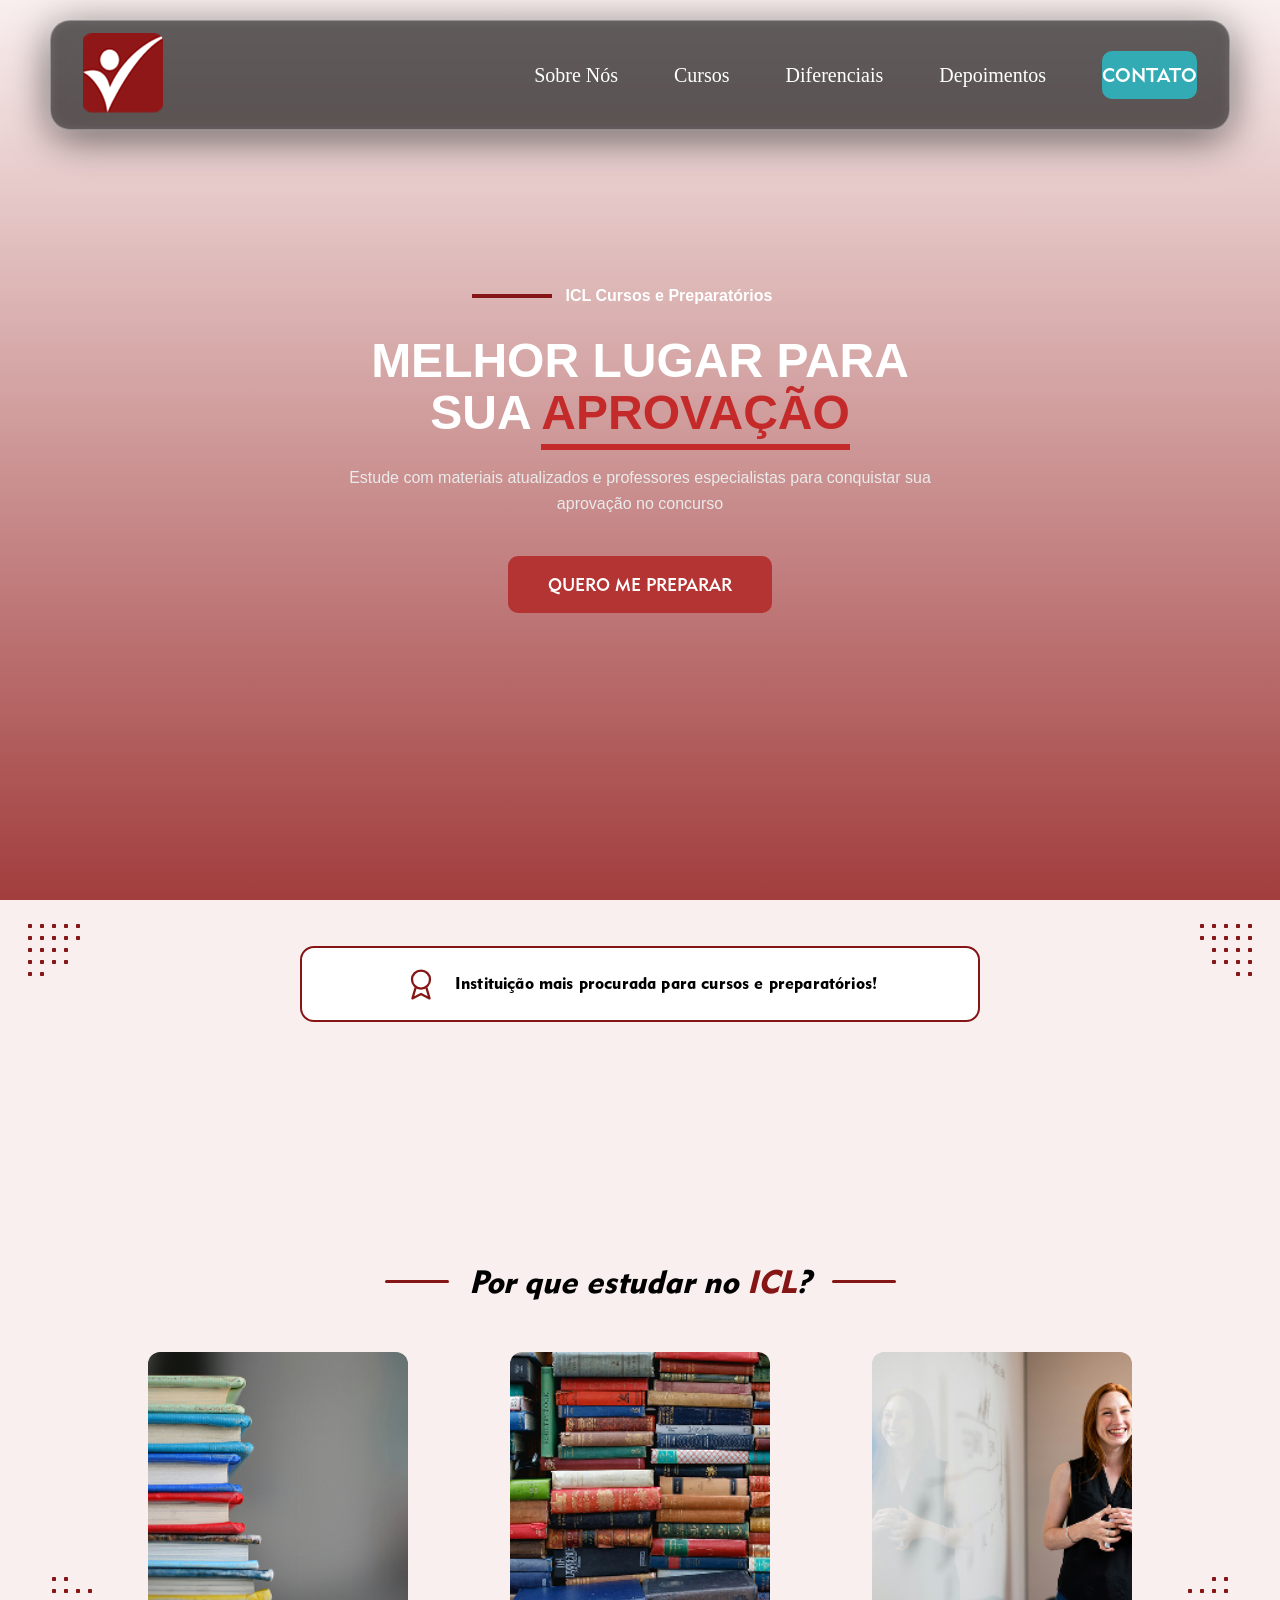
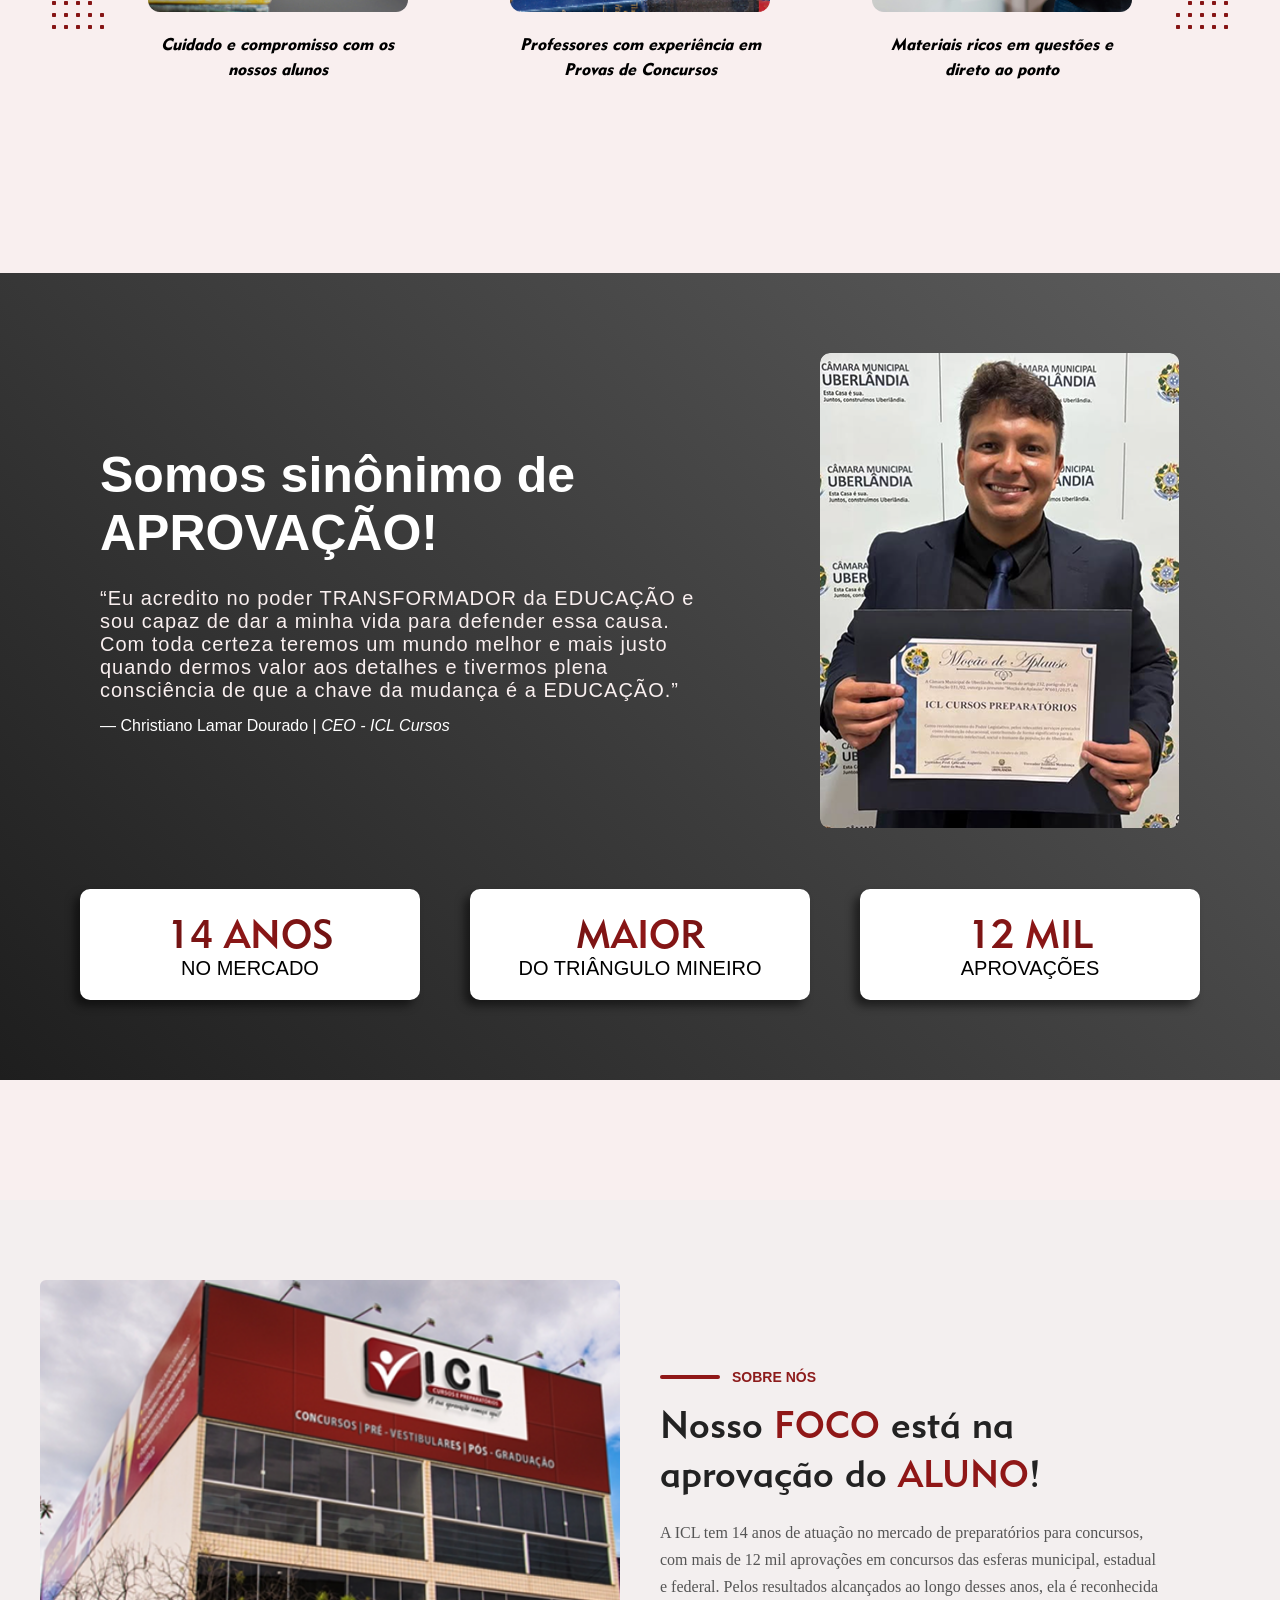
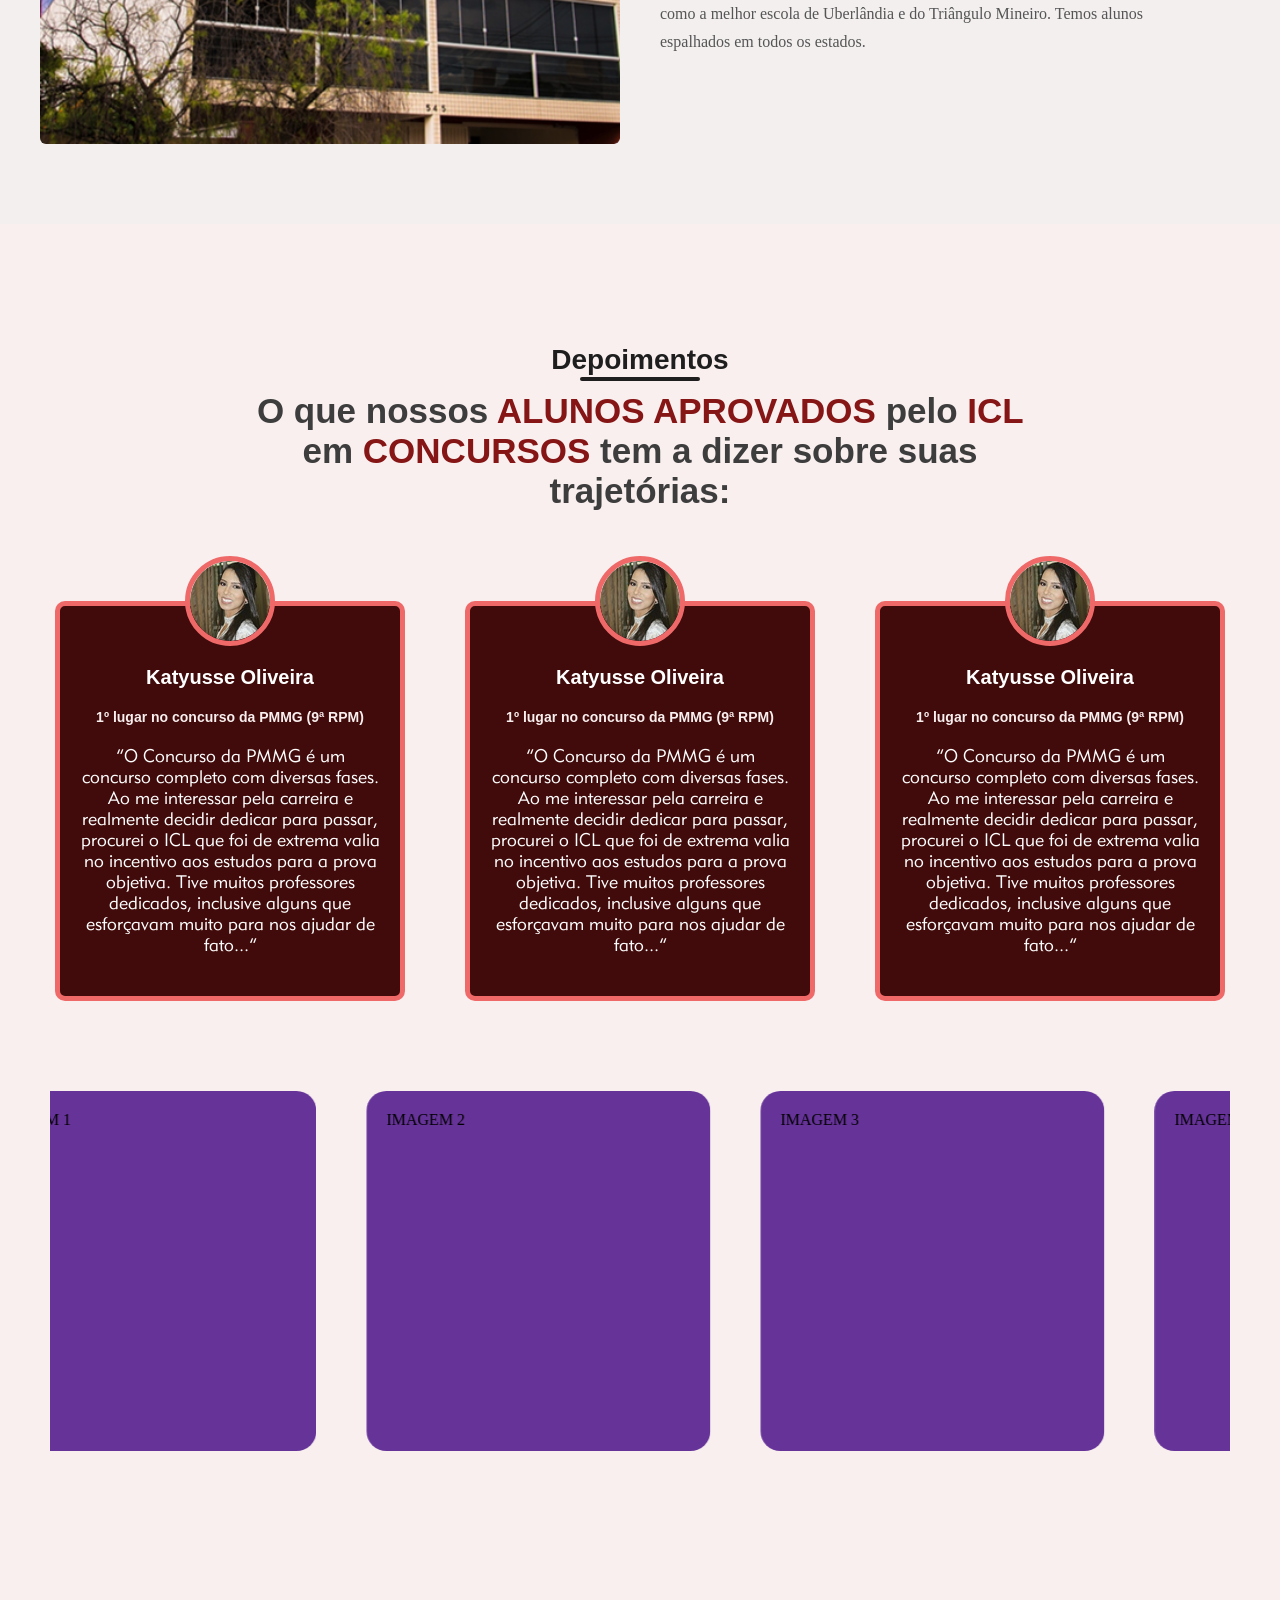
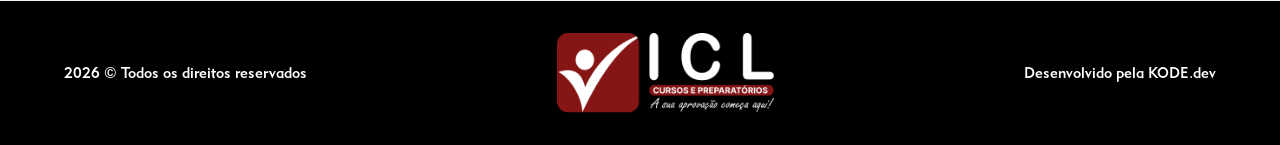
==== commit 1ddaddc5: "feat(index): Adição das seções de caixa-flutuante, diferenciais e footer ao index" ====
--- a/index.html
+++ b/index.html
@@ -13,6 +13,9 @@
     <link rel="stylesheet" href="assets/css/sobre.css">
     <link rel="stylesheet" href="assets/css/videomain.css">
     <link rel="stylesheet" href="assets/css/menu.css">
+    <link rel="stylesheet" href="assets/css/caixaFlutuante.css">
+    <link rel="stylesheet" href="assets/css/diferenciais.css">
+    <link rel="stylesheet" href="assets/css/footer.css">
 
     <!-- JS -->
     <script src="assets/js/main.js" defer></script>
@@ -69,6 +72,57 @@
   </header>
 
     <main>
+
+  <section class="box-floating" aria-label="Destaque institucional">
+    <div class="badge-box">
+      <svg class="medal-icon" viewBox="0 0 40 40" fill="none" xmlns="http://www.w3.org/2000/svg" aria-hidden="true">
+        <circle cx="20" cy="15" r="10" stroke="currentColor" stroke-width="2.5" fill="none"/>
+        <path d="M14 24L10.5 36l9.5-5 9.5 5L26 24" stroke="currentColor" stroke-width="2.5" stroke-linejoin="round" fill="none"/>
+      </svg>
+      <span class="badge-text">Instituição mais procurada para cursos e preparatórios!</span>
+    </div>
+  </section>
+
+  <!-- Section - Por que estudar no ICL? -->
+  <section class="why-section" aria-labelledby="why-title">
+
+    <!-- Título -->
+    <div class="why-heading">
+      <span class="why-heading-line" aria-hidden="true"></span>
+      <h2 class="why-heading-text" id="why-title">
+        Por que estudar no <span>ICL</span>?
+      </h2>
+      <span class="why-heading-line" aria-hidden="true"></span>
+    </div>
+
+    <!-- Cards -->
+    <div class="why-grid">
+
+      <div class="why-card">
+        <div class="why-card-img-wrap">
+          <img src="assets/img/livros.webp" alt="Pilha de livros coloridos" />
+        </div>
+        <p class="why-card-label">Cuidado e compromisso com os nossos alunos</p>
+      </div>
+
+      <div class="why-card">
+        <div class="why-card-img-wrap">
+          <img src="assets/img/livros2.webp" alt="Estantes com muitos livros" />
+        </div>
+        <p class="why-card-label">Professores com experiência em Provas de Concursos</p>
+      </div>
+
+      <div class="why-card">
+        <div class="why-card-img-wrap">
+          <img src="assets/img/professora.webp" alt="Professora em frente ao quadro" />
+        </div>
+        <p class="why-card-label">Materiais ricos em questões e direto ao ponto</p>
+      </div>
+
+    </div>
+
+  </section>
+      
         <!-- Section - Sinônimos de Aprovação -->
         <section id="sinonimosAprovacao">
             <!-- Citação + Imagem -->
@@ -203,6 +257,22 @@
         </section>
     </main>
 
-    <footer></footer>
+    <!-- Footer -->
+    <footer class="icl-footer" aria-label="Rodapé">
+
+    <!-- Esquerda -->
+    <span class="icl-footer-copy">2026 © Todos os direitos reservados</span>
+
+    <!-- Logo central -->
+    <div class="icl-footer-logo">
+      <a href="#"><img src="assets/img/logoICL_footer.png" alt="ICL Cursos e Preparatórios — A sua aprovação começa aqui!" /></a>
+    </div>
+
+    <!-- Direita -->
+    <span class="icl-footer-dev">
+      Desenvolvido pela <a href="https://www.instagram.com/kodeweb.dev/" target="_blank" rel="noopener noreferrer">KODE.dev</a>
+    </span>
+
+  </footer>
 </body>
 </html>
--- a/assets/css/caixaFlutuante.css
+++ b/assets/css/caixaFlutuante.css
@@ -0,0 +1,98 @@
+@import url(base.css);
+
+/* ── Section ── */
+.box-floating {
+    position: relative;
+    width: 100%;
+    display: flex;
+    flex-direction: column;
+    align-items: center;
+    padding: 32px 24px 64px;
+    overflow: hidden;
+}
+
+.box-floating::before,
+.box-floating::after {
+    content: '';
+    position: absolute;
+    top: 24px;
+    width: 52px;
+    height: 52px;
+    background-image: url('../img/deco.svg');
+    background-size: contain;
+    background-repeat: no-repeat;
+    pointer-events: none;
+}
+.box-floating::before { left: 28px; }
+.box-floating::after  {
+    right: 28px;
+    transform: scaleX(-1);
+}
+
+/* ── Badge ── */
+.badge-box {
+    position: relative;
+    z-index: 1;
+    border: 2.8px solid var(--v3-color);
+    border-radius: 14px;
+    background: var(--b1-color);
+    display: flex;
+    align-items: center;
+    justify-content: center;
+    font-family: var(--font-geometric415);
+    gap: 16px;
+    padding: 18px 36px;
+    max-width: 680px;
+    width: 100%;
+    margin-top: 14px;
+    text-align: center;
+    animation: fadeIn 0.6s ease both;
+}
+
+.medal-icon {
+    flex-shrink: 0;
+    width: 36px;
+    height: 36px;
+    color: var(--v3-color);
+}
+
+.badge-text {
+    font-size: 1.05rem;
+    font-weight: 900;
+    color: var(--text-color);
+    letter-spacing: 0.01em;
+    line-height: 1.4;
+    text-align: center;
+}
+
+/* ── Tablet (≤ 900px) ── */
+@media (max-width: 900px) {
+    .box-floating { padding: 28px 20px 52px; }
+    .badge-box    { padding: 16px 28px; gap: 14px; border-radius: 12px; }
+    .badge-text   { font-size: 0.97rem; }
+    .medal-icon   { width: 32px; height: 32px; }
+}
+
+@media (max-width: 840px) {
+    .box-floating::before,
+    .box-floating::after {
+    display: none !important;
+    content: none;
+    }
+}
+
+/* ── Mobile (≤ 600px) ── */
+@media (max-width: 600px) {
+    .box-floating { padding: 22px 14px 44px; }
+    .badge-box    { padding: 14px 16px; gap: 12px; border-radius: 10px; margin-top: 8px; }
+    .medal-icon   { width: 28px; height: 28px; }
+    .badge-text   { font-size: 0.85rem; }
+}
+
+/* ── Telas muito pequenas (≤ 360px) ── */
+@media (max-width: 360px) {
+    .box-floating { padding: 18px 10px 36px; }
+    .badge-box    { padding: 12px 12px; gap: 10px; }
+    .medal-icon   { width: 24px; height: 24px; }
+    .badge-text   { font-size: 0.78rem; }
+}
--- a/assets/css/diferenciais.css
+++ b/assets/css/diferenciais.css
@@ -0,0 +1,176 @@
+@import url(base.css);
+
+/* ── Section ── */
+.why-section {
+    position: relative;
+    width: 100%;
+    padding:
+    clamp(32px, 5vw, 56px)
+    clamp(16px, 4vw, 40px)
+    clamp(40px, 6vw, 72px);
+    overflow: hidden;
+}
+
+/* ── Título ── */
+.why-heading {
+    display: flex;
+    align-items: center;
+    justify-content: center;
+    gap: clamp(10px, 2vw, 20px);
+    margin-bottom: clamp(28px, 4vw, 52px);
+    font-family: var(--font-geometric415);
+}
+
+.why-heading-line {
+    flex: 0 0 clamp(32px, 5vw, 72px);
+    height: 2.5px;
+    background-color: var(--v3-color);
+    border-radius: 2px;
+}
+
+.why-heading-text {
+    font-size: clamp(1.2rem, 3vw, 2rem);
+    font-weight: 900;
+    font-style: italic;
+    color: var(--text-color);
+    white-space: normal;
+    text-align: center;
+}
+
+.why-heading-text span {
+    color: var(--v3-color);
+}
+
+/* ── Grid de cards ── */
+.why-grid {
+    display: grid;
+    grid-template-columns: repeat(3, minmax(0, 260px));
+    gap: clamp(32px, 8vw, 160px);
+    max-width: 1400px;
+    margin: 0 auto;
+    padding: 0 clamp(16px, 5vw, 80px);
+    justify-content: center;
+    position: relative;
+}
+
+/* ── Decorações ── */
+.why-grid::before,
+.why-grid::after {
+    content: '';
+    position: absolute;
+    width: 52px;
+    height: 52px;
+    background-image: url('../img/deco.svg');
+    background-size: contain;
+    background-repeat: no-repeat;
+    pointer-events: none;
+    top: auto;
+    bottom: 52px;
+}
+
+.why-grid::before {
+    left: 12px;
+    transform: rotate(-90deg);
+}
+
+.why-grid::after {
+    right: 12px;
+    transform: rotate(180deg);
+}
+
+/* ── Card individual ── */
+.why-card {
+    display: flex;
+    flex-direction: column;
+    align-items: center;
+    gap: 20px;
+    animation: whyFadeUp 0.6s ease both;
+}
+.why-card:nth-child(1) { animation-delay: 0.0s; }
+.why-card:nth-child(2) { animation-delay: 0.12s; }
+.why-card:nth-child(3) { animation-delay: 0.24s; }
+
+.why-card-img-wrap {
+    width: 100%;
+    aspect-ratio: 1 / 1;
+    border-radius: 12px;
+    overflow: hidden;
+}
+
+.why-card-img-wrap img {
+    width: 100%;
+    height: 100%;
+    object-fit: cover;
+    display: block;
+    transition: transform 0.4s ease;
+    -webkit-user-drag: none;
+    -user-drag: none;
+    user-select: none;
+    -webkit-user-select: none;
+    -ms-user-select: none;
+}
+
+.why-card:hover .why-card-img-wrap img {
+    transform: scale(1.04);
+}
+
+.why-card-label {
+    font-size: clamp(0.8rem, 1.4vw, 1.05rem);
+    font-style: italic;
+    color: var(--text-color);
+    text-align: center;
+    line-height: 1.45;
+    font-weight: 900;
+    font-family: var(--font-geometric415);
+}
+
+/* ── Responsividade ── */
+
+@media (max-width: 1220px) {
+    .why-grid::before,
+    .why-grid::after {
+    display: none !important;
+    content: none;
+    }
+}
+
+/* Tablet (≤ 900px) */
+@media (max-width: 900px) {
+    .why-grid {
+    grid-template-columns: repeat(3, minmax(0, 180px));
+    gap: clamp(20px, 5vw, 60px);
+    padding: 0 clamp(12px, 3vw, 32px);
+    }
+    .why-card-label {
+    font-size: clamp(0.75rem, 1.8vw, 0.92rem);
+    }
+}
+
+/* Tablet pequeno (≤ 640px) */
+@media (max-width: 640px) {
+    .why-grid {
+    grid-template-columns: repeat(3, minmax(0, 130px));
+    gap: clamp(12px, 4vw, 28px);
+    padding: 0 8px;
+    }
+    .why-card { gap: 12px; }
+    .why-card-label {
+    font-size: clamp(0.68rem, 2vw, 0.82rem);
+    }
+}
+
+/* Mobile (≤ 480px) */
+@media (max-width: 480px) {
+    .why-grid {
+    grid-template-columns: minmax(0, 220px);
+    gap: 28px;
+    padding: 0;
+    }
+    .why-card-label { font-size: 0.88rem; }
+}
+
+/* Muito pequeno (≤ 360px) */
+@media (max-width: 360px) {
+    .why-grid { grid-template-columns: minmax(0, 180px); }
+    .why-card-label { font-size: 0.8rem; }
+}
--- a/assets/css/footer.css
+++ b/assets/css/footer.css
@@ -0,0 +1,87 @@
+@import url(base.css);
+
+/* ── Footer ── */
+.icl-footer {
+    width: 100%;
+    background-color: var(--p1-color);
+    font-family: 'Lato', sans-serif;
+    padding: 32px clamp(24px, 5vw, 80px);
+    display: flex;
+    align-items: center;
+    justify-content: space-between;
+    gap: 24px;
+    min-height: 110px;
+}
+
+/* ── Coluna esquerda ── */
+.icl-footer-copy {
+    font-size: clamp(0.78rem, 1.2vw, 0.95rem);
+    color: var(--b1-color);
+    font-weight: 500;
+    font-family: var(--font-geometric415);
+    white-space: nowrap;
+}
+
+/* ── Logo central ── */
+.icl-footer-logo {
+    display: flex;
+    flex-direction: column;
+    align-items: center;
+    flex-shrink: 0;
+}
+
+.icl-footer-logo img {
+    height: clamp(56px, 7vw, 80px);
+    width: auto;
+    display: block;
+    -webkit-user-drag: none;
+    -user-drag: none;
+    user-select: none;
+    -webkit-user-select: none;
+    -ms-user-select: none;
+}
+
+/* ── Coluna direita ── */
+.icl-footer-dev {
+    font-size: clamp(0.78rem, 1.2vw, 0.95rem);
+    color: var(--b1-color);
+    font-weight: 500;
+    font-family: var(--font-geometric415);
+    white-space: nowrap;
+    text-align: right;
+}
+
+.icl-footer-dev a {
+    color: var(--b1-color);
+    text-decoration: none;
+    transition: color 0.25s ease;
+}
+
+.icl-footer-dev a:hover {
+    color: #8A38F5;
+}
+
+/* ── Responsividade ── */
+
+/* Tablet (≤ 768px): logo primeiro, depois os dois textos abaixo */
+@media (max-width: 768px) {
+    .icl-footer {
+    flex-direction: column;
+    align-items: center;
+    text-align: center;
+    padding: 32px 24px;
+    gap: 12px;
+    min-height: auto;
+    }
+
+    .icl-footer-logo  { order: 1; }
+    .icl-footer-copy  { order: 2; white-space: normal; text-align: center; }
+    .icl-footer-dev   { order: 3; white-space: normal; text-align: center; }
+}
+
+/* Mobile pequeno (≤ 400px) */
+@media (max-width: 400px) {
+    .icl-footer { padding: 24px 16px; gap: 10px; }
+    .icl-footer-copy,
+    .icl-footer-dev { font-size: 0.75rem; }
+}
